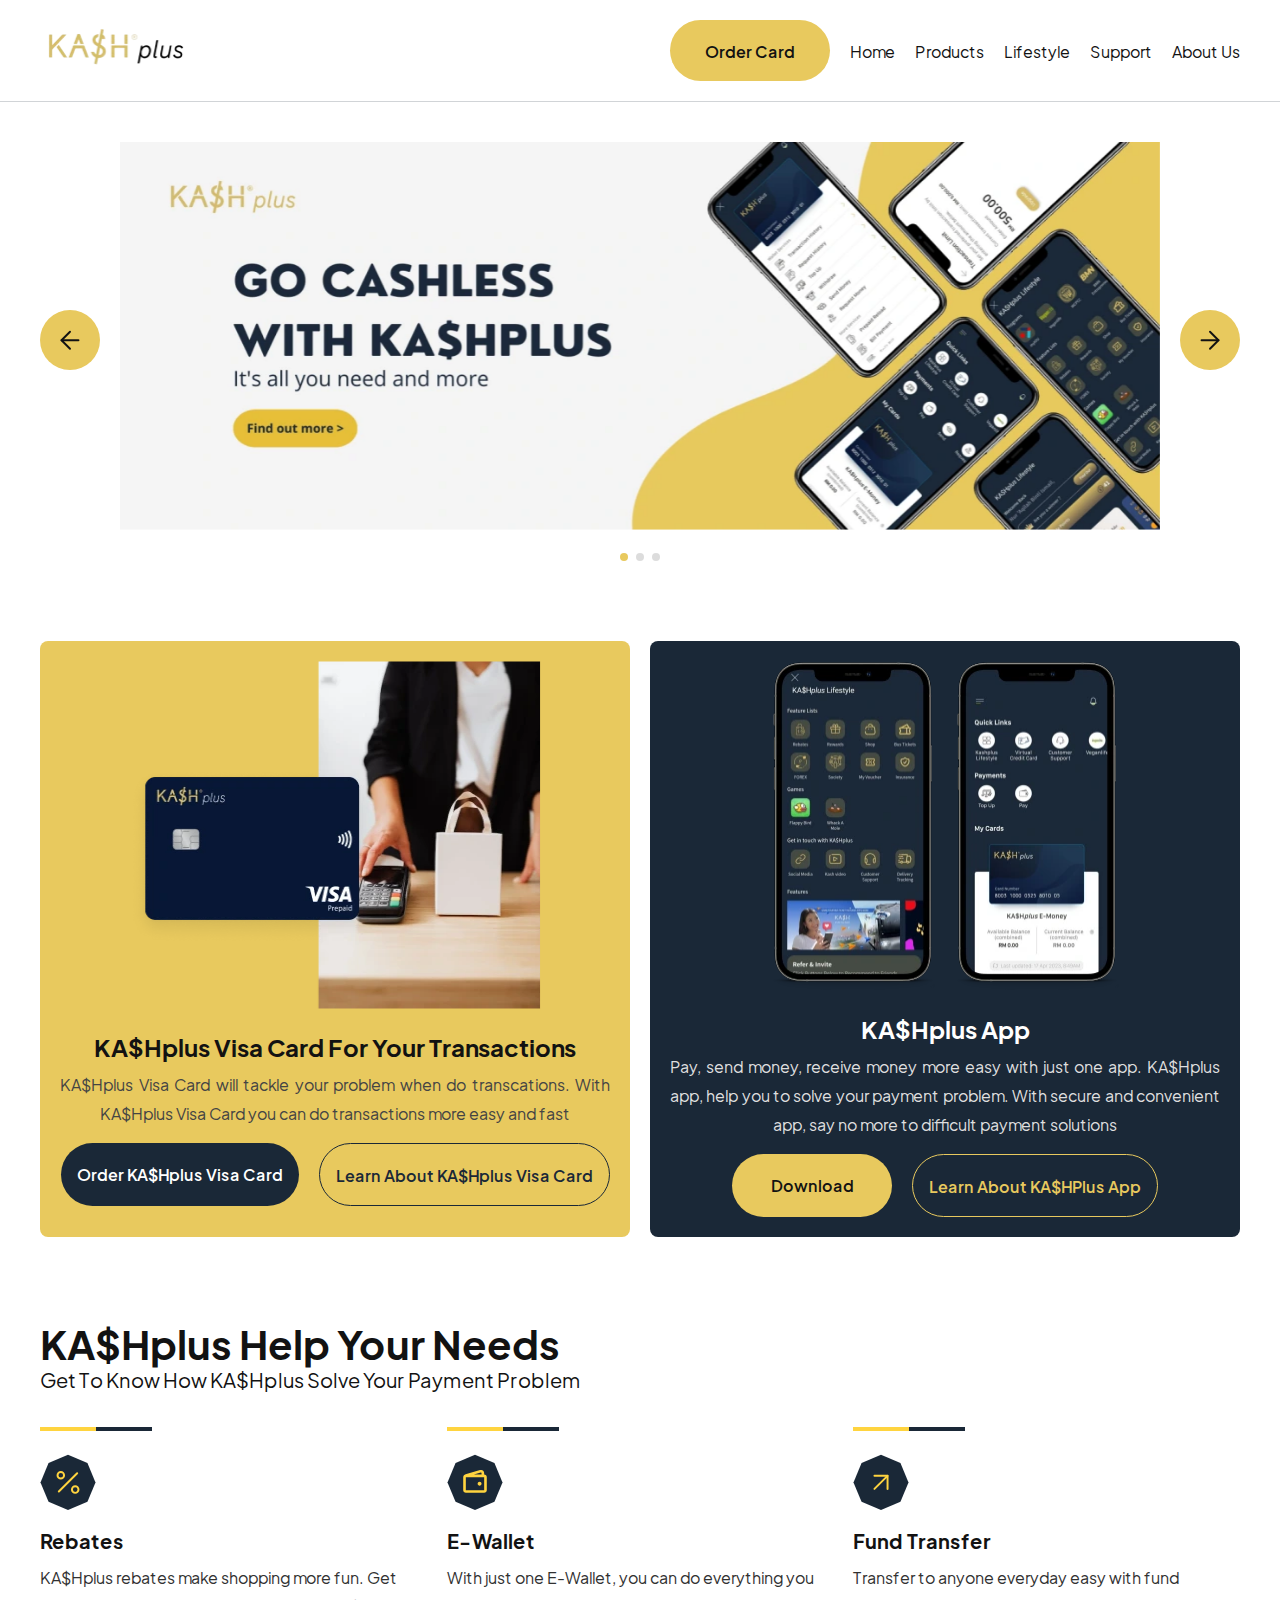
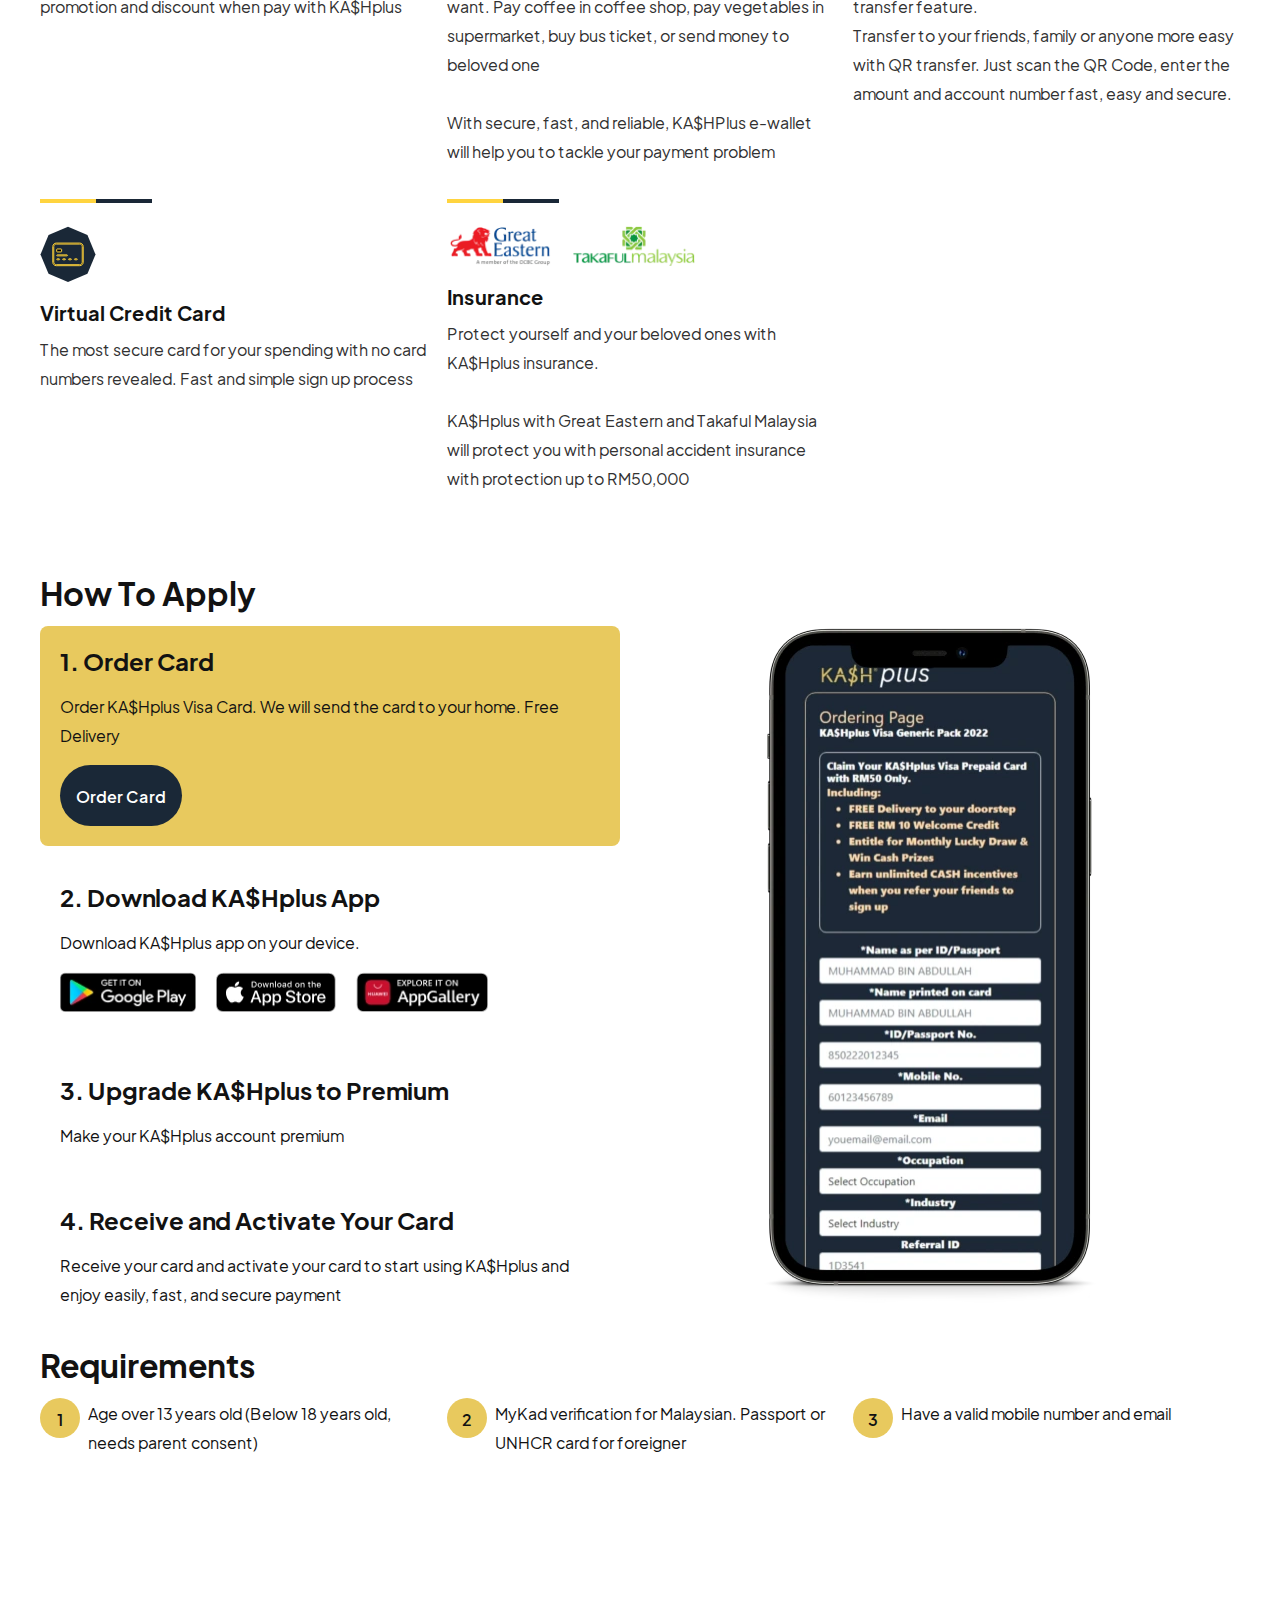
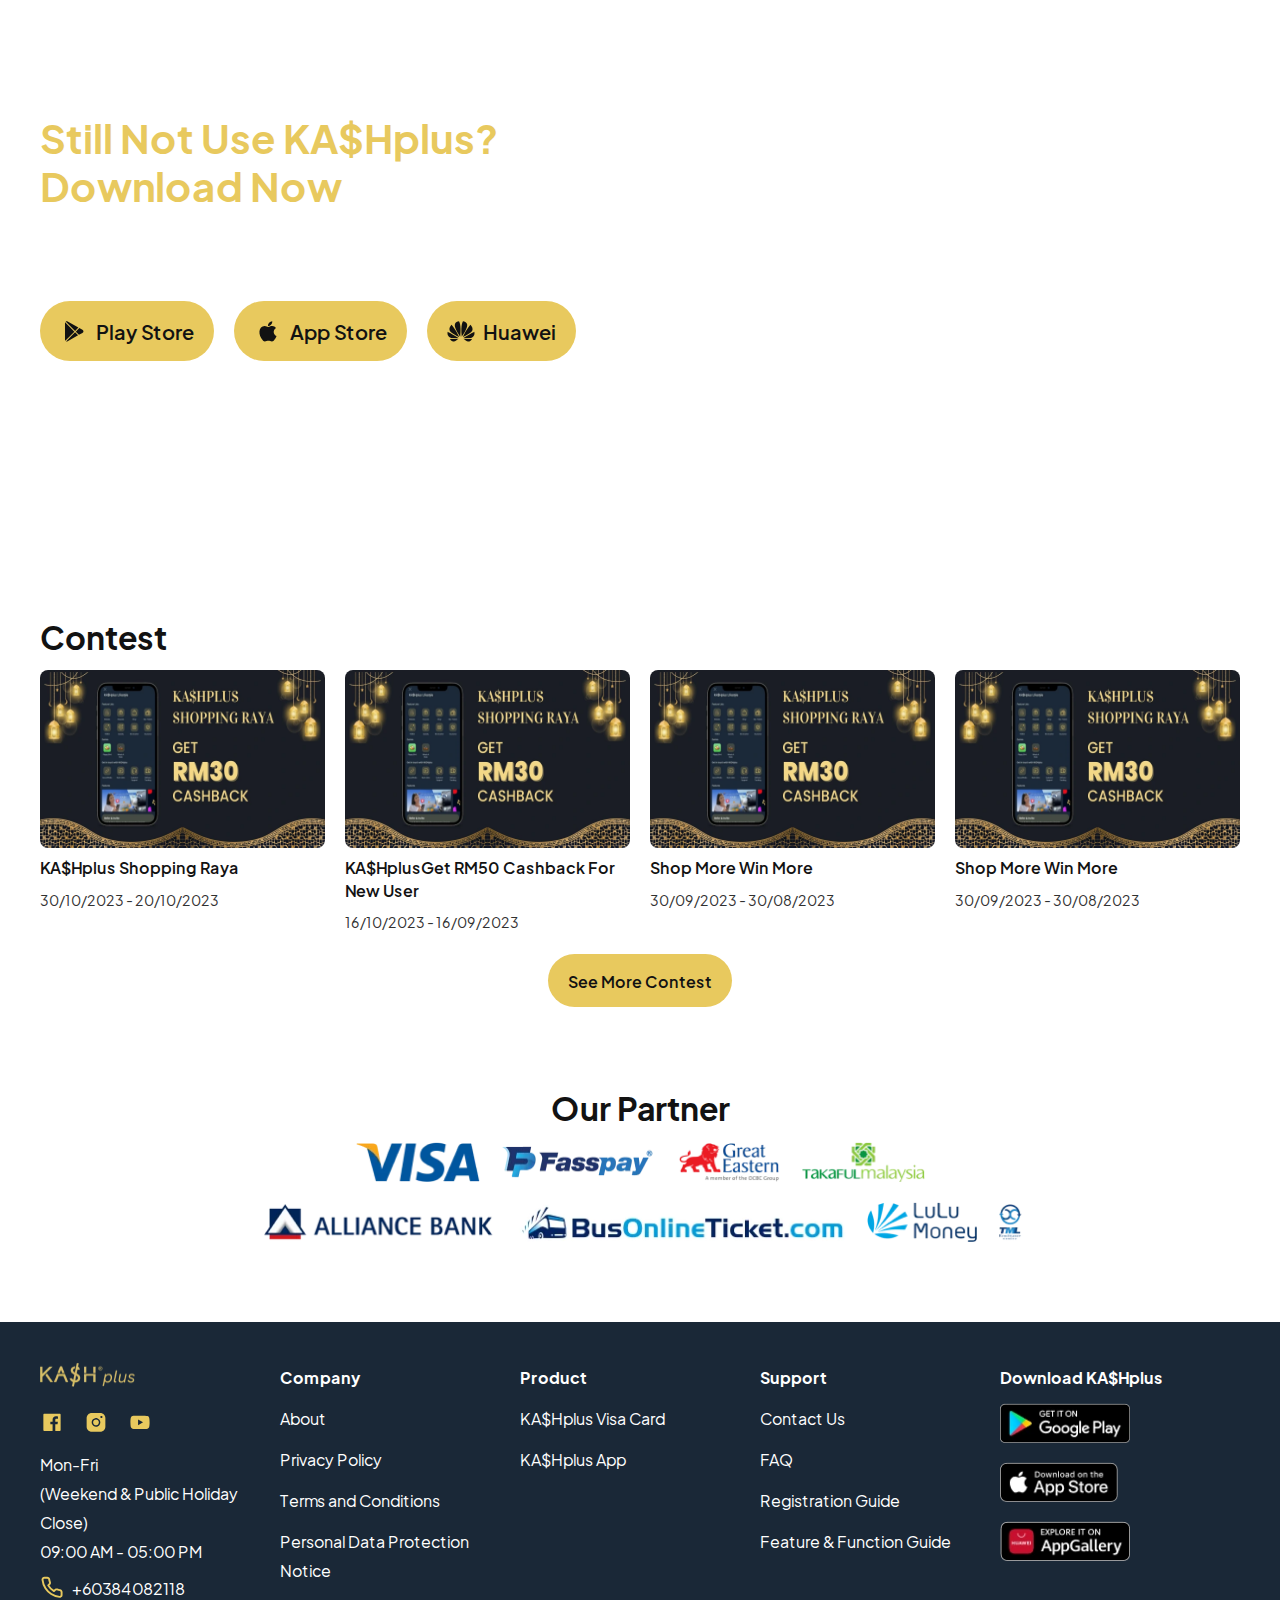
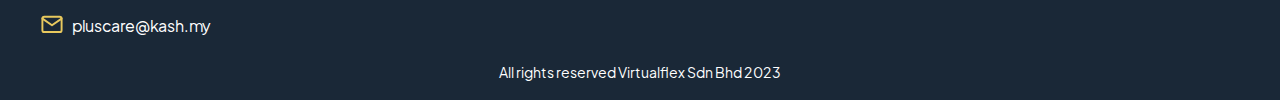
==== index.html @ c9a960f9 "add meta og description" ====
<!DOCTYPE html>
<html lang="en">

<head>
    <meta charset="UTF-8">
    <meta http-equiv="X-UA-Compatible" content="IE=edge">
    <meta name="viewport" content="width=device-width, initial-scale=1.0">
    <meta name="description"
        content="KA$Hplus is Solution For Your Payment Problem. Use KA$Hplus App or KA$Hplus Visa Prepaid Card when pay anytime anywhere."
        content="#E8C95E">
    <meta property="og:title" content="KA$Hplus - Easy and Fast Solution For Payment">
    <meta property="og:description" content="KA$Hplus is Solution For Your Payment Problem. Use KA$Hplus App or KA$Hplus Visa Prepaid Card when pay anytime anywhere.">
    <meta property="og:type" content="website">
    <meta property="og:image:url" content="https://main.kashplus.my/assets/images/kashplus-social.png">
    <meta property="og:image:width" content="400">
    <meta property="og:image:height" content="300">
    <meta property="og:image:alt" content="KA$Hplus - Easy and Fast Solution For Payment">
    <title>KA$Hplus - Easy and Fast Solution For Payment</title>
    <link rel="apple-touch-icon" sizes="180x180" href="./assets/images/favicon/apple-touch-icon.png">
    <link rel="icon" type="image/png" sizes="32x32" href="./assets/images/favicon/favicon-32x32.png">
    <link rel="icon" type="image/png" sizes="16x16" href="./assets/images/favicon/favicon-16x16.png">
    <link rel="manifest" href="./assets/images/favicon/site.webmanifest">
    <link rel="stylesheet" href="./assets/css/swiper-js.css">
    <link rel="stylesheet" href="./assets/css/style.css">
    <style>
        .carousel{display:flex;align-items:center;column-gap:20px}.carousel div[class^=swiper-button]{position:static;width:60px;height:60px;display:flex;justify-content:center;align-items:center;background:#e8c95e;border-radius:50%;margin-top:0;flex-shrink:0}.carousel div[class^=swiper-button]::after{display:none}.swiper-pagination{position:static;display:flex;justify-content:center;margin-top:16px}.swiper-pagination-bullet{background:#4e4e4e}.swiper-pagination-bullet-active{background:#e8c95e}.carousel .swiper-slide img{width:100%;height:auto}.product .app,.product .card{width:calc(50% - 10px)}.product h2{text-align:center}.product .app p,.product .card p{text-align:justify;text-align-last:center}.product .app .download-app{width:160px}.feature .list .item,.requirement .item{width:calc(33.3% - 13px)}.feature .list .item .line{height:auto}.apply .image,.apply .step{width:calc(50% - 20px)}.apply .step .item{cursor:pointer}.apply .step .item.active,.apply .step .item:hover{background:#e8c95e;transition:.5s}.apply .step .item .button{background:#1a2837;color:#fff}.apply .image #upgrade img{width:calc(50% - 20px);height:auto}.apply .image #activate img{width:calc(33.3% - 20px);height:auto}.requirement .number{width:40px;height:40px;border-radius:50%;flex-shrink:0}.download{display:flex;align-items:center;background:url('./assets/images/backgrounds/bg-download.webp') center/cover no-repeat fixed;min-height:600px}.download .caption{max-width:600px}.contest .item{width:calc(25% - 15px)}.contest .item .image{display:block;width:100%;height:178px}.contest .item .image img{width:100%;height:100%}@media (max-width:992px){.download .caption,.product .app,.product .card{width:100%}.product img{width:100%;height:auto}.download{padding:20px}}@media (min-width:768px) and (max-width:992px){.feature .list .item{width:calc(50% - 10px)}.apply .image #activate img,.apply .image #upgrade img,.apply .image .item img{width:100%;height:auto}.requirement .item{width:calc(33.3% - 14px)}.contest .item .image{height:110px}}@media (max-width:767px){.carousel{flex-direction:column}.carousel .swiper-slide{width:100%!important}.apply .image,.carousel div[class^=swiper-button]{display:none}.carousel div[class^=swiper-button] img{width:20px;height:20px}.apply .step,.carousel .swiper-slide img,.contest .item,.feature .list .item,.requirement .item{width:100%}.product .app .download-app,.product a{display:block;width:100%;text-align:center}.apply .step .item{background:#e8c95e}.partner img{width:auto;height:36px}}
    </style>
</head>

<body>
    <!-- START NAVBAR -->
    <nav class="flex items-center justify-between px-40 py-20">
        <a href="index.html" title="KA$Hplus Logo">
            <img src="./assets/images/kashplus-logo.webp" alt="KA$Hplus Logo" width="150" height="42">
        </a>

        <ul class="flex flex-wrap items-center col-gap-20 row-gap-16">
            <li>
                <a href="https://weborder.kashplus.my/?channel_id=kashplus_web_header"
                    class="order-card inline-block px-16 py-16 bg-primary-main decoration-none text-neutral-100 font-600 rounded-80 text-center" title="Order Card">Order
                    Card</a>
            </li>

            <li>
                <a href="index.html" class="decoration-none text-neutral-100" title="Home">Home</a>
            </li>

            <li>
                <a href="product.html" class="decoration-none text-neutral-100" title="Products">Products</a>
            </li>

            <li>
                <a href="lifestyle.html" class="decoration-none text-neutral-100" title="Lifestyle">Lifestyle</a>
            </li>

            <li>
                <a href="contact-us.html" class="decoration-none text-neutral-100" title="Support">Support</a>
            </li>

            <li>
                <a href="about-us.html" class="decoration-none text-neutral-100" title="About Us">About Us</a>
            </li>
        </ul>

        <button class="menu">
            <img src="./assets/images/icons/menu.svg" alt="Menu Icon" width="24" height="24">
        </button>
    </nav>
    <!-- END NAVBAR -->

    <h1 class="hidden">KA$Hplus - Fast And Easy Solution For Your Payment Process</h1>

    <!-- START CAROUSEL -->
    <section class="px-40 mt-40">
        <div class="carousel">
            <div class="swiper-button-prev">
                <img src="./assets/images/icons/arrow-left-black.svg" alt="Icon" width="30" height="30">
            </div>

            <div class="swiper">
                <div class="swiper-wrapper">
                    <a href="product.html" class="swiper-slide text-center" title="Go Cashless With KA$Hplus">
                        <img src="./assets/images/carousel-1.webp" alt="Go Cashless With KA$Hplus" width="1200"
                            height="448" class="inline-block">
                    </a>

                    <a href="product.html#app" class="swiper-slide text-center" title="The Ultimate Digital Wallet For Your Everday Transactions">
                        <img src="./assets/images/carousel-2.webp"
                            alt="The Ultimate Digital Wallet For Your Everyday Transactions" width="1200" height="448"
                            class="inline-block">
                    </a>

                    <a href="product.html#visa" class="swiper-slide text-center" title="KA$Hplus Visa Prepaid Card">
                        <img src="./assets/images/carousel-3.webp" alt="KA$Hplus Visa Prepaid Card" width="1200"
                            height="448" class="inline-block">
                    </a>
                </div>
            </div>

            <div class="swiper-button-next">
                <img src="./assets/images/icons/arrow-right-black.svg" alt="Icon" width="30" height="30">
            </div>
        </div>

        <div class="swiper-pagination"></div>
    </section>
    <!-- END CAROUSEL -->

    <!-- START PRODUCT-->
    <section class="product mt-80 flex flex-wrap col-gap-20 row-gap-16 px-40">
        <div class="card bg-primary-main px-20 py-20 rounded-8">
            <div class="text-center">
                <img src="./assets/images/product-card.webp" alt="KA$Hplus Visa Card For Your Transactions" width="412"
                    height="348" class="inline-block">
            </div>

            <div class="mt-16">
                <h2 class="text-xl font-700">KA$Hplus Visa Card For Your Transactions</h2>
                <p class="mt-8 text-neutral-80">KA$Hplus Visa Card will tackle your problem when do transcations. With
                    KA$Hplus Visa Card you can do transactions more easy and fast</p>

                <div class="flex flex-wrap justify-center row-gap-16 col-gap-20 mt-16">
                    <a href="https://weborder.kashplus.my/?channel_id=kashplus_web_header"
                        class="inline-block bg-secondary-main text-neutral-10 rounded-80 px-16 py-16 decoration-none font-600" title="Order KA$Hplus Visa Card">Order
                        KA$Hplus Visa Card</a>

                    <a href="product.html#card"
                        class="inline-block border-1-solid border-secondary-main text-secondary-main px-16 py-16 rounded-80 decoration-none font-600" title="Learn More About KA$Hplus Visa Card">Learn
                        About KA$Hplus Visa Card</a>
                </div>
            </div>
        </div>

        <div class="app bg-secondary-main text-neutral-10 px-20 py-20 rounded-8">
            <div class="text-center">
                <img src="./assets/images/product-app.webp" alt="KA$Hplus App" width="348" height="330"
                    class="inline-block">
            </div>

            <div class="mt-16">
                <h2 class="text-xl font-700 text-center">KA$Hplus App</h2>
                <p class="mt-8 text-neutral-20 text">Pay, send money, receive money more easy with just one app.
                    KA$Hplus app,
                    help you to solve your payment problem. With secure and convenient app, say no more to difficult
                    payment solutions</p>

                <div class="flex flex-wrap justify-center row-gap-16 col-gap-20 mt-16">
                    <a href="https://kashplus.my/appdownload/"
                        class="download-app inline-block bg-primary-main text-neutral-100 rounded-80 px-16 py-16 decoration-none font-600 text-center" title="Download">Download</a>

                    <a href="product.html#card"
                        class="inline-block border-1-solid border-primary-main text-primary-main px-16 py-16 rounded-80 decoration-none font-600" title="Learn
                        About KA$HPlus App">Learn
                        About KA$HPlus App</a>
                </div>
            </div>
        </div>
    </section>
    <!-- END PRODUCT-->

    <!-- START FEATURE -->
    <section class="feature mt-80 px-40">
        <h2 class="text-4xl font-700">KA$Hplus Help Your Needs</h2>
        <p class="text-lg">Get To Know How KA$Hplus Solve Your Payment Problem</p>

        <div class="list mt-16 flex flex-wrap col-gap-20 row-gap-16">
            <div class="item">
                <img src="./assets/images/icons/line.svg" alt="Line" width="112" height="4" class="line">

                <img class="block mt-16" src="./assets/images/icons/rebates-icon.svg" alt="Icon" width="56" height="56">

                <h3 class="text-lg font-700 mt-16">Rebates</h3>
                <p class="mt-8 text-neutral-90">KA$Hplus rebates make shopping more fun. Get promotion and discount when
                    pay with KA$Hplus</p>
            </div>

            <div class="item">
                <img src="./assets/images/icons/line.svg" alt="Line" width="112" height="4" class="line">

                <img class="block mt-16" src="./assets/images/icons/ewallet-icon.svg" alt="Icon" width="56" height="56">

                <h3 class="text-lg font-700 mt-16">E-Wallet</h3>
                <p class="mt-8 text-neutral-90">
                    With just one E-Wallet, you can do everything you want.
                    Pay coffee in coffee shop, pay vegetables in supermarket, buy bus ticket, or send money to beloved
                    one

                    <br />
                    <br />

                    With secure, fast, and reliable, KA$HPlus e-wallet will help you to tackle your payment problem
                </p>
            </div>

            <div class="item">
                <img src="./assets/images/icons/line.svg" alt="Line" width="112" height="4" class="line">

                <img class="block mt-16" src="./assets/images/icons/transfer-icon.svg" alt="Icon" width="56"
                    height="56">

                <h3 class="text-lg font-700 mt-16">Fund Transfer</h3>
                <p class="mt-8 text-neutral-90">
                    Transfer to anyone everyday easy with fund transfer feature.

                    <br />

                    Transfer to your friends, family or anyone more easy with QR transfer. Just scan the QR Code, enter
                    the amount and account number fast, easy and secure.
                </p>
            </div>

            <div class="item">
                <img src="./assets/images/icons/line.svg" alt="Line" width="112" height="4" class="line">

                <img class="block mt-16" src="./assets/images/icons/vcc-icon.svg" alt="Icon" width="56" height="56">

                <h3 class="text-lg font-700 mt-16">Virtual Credit Card</h3>
                <p class="mt-8 text-neutral-90">
                    The most secure card for your spending with no card numbers revealed. Fast and simple sign up
                    process
                </p>
            </div>

            <div class="item">
                <img src="./assets/images/icons/line.svg" alt="Line" width="112" height="4" class="line">

                <div class="mt-16 flex col-gap-20 items-center">
                    <img src="./assets/images/great-eastern.webp" alt="Great Eastern" width="106" height="40">

                    <img src="./assets/images/takaful-malaysia.webp" alt="Takaful Malaysia" width="122" height="40">
                </div>

                <h3 class="text-lg font-700 mt-16">Insurance</h3>
                <p class="mt-8 text-neutral-90">
                    Protect yourself and your beloved ones with KA$Hplus insurance.

                    <br />
                    <br />

                    KA$Hplus with Great Eastern and Takaful Malaysia will protect you with personal accident insurance
                    with protection up to RM50,000
                </p>
            </div>
        </div>
    </section>
    <!-- END FEATURE -->

    <!-- START APPLY -->
    <section class="apply mt-80 px-40">
        <h2 class="font-700 text-3xl">How To Apply</h2>

        <div class="list flex flex-wrap col-gap-20 mt-16">
            <div class="step flex flex-col row-gap-16">
                <div class="item active px-20 py-20 rounded-8">
                    <h3 class="text-xl font-700">1. Order Card</h3>
                    <p class="mt-16">Order KA$Hplus Visa Card. We will send the card to your home. Free Delivery</p>

                    <a href="https://weborder.kashplus.my/"
                        class="button inline-block mt-16 px-16 py-16 bg-primary-main decoration-none text-neutral-100 font-600 rounded-80 text-center" title="Order Card">Order
                        Card</a>
                </div>

                <div class="item px-20 py-20 rounded-8">
                    <h3 class="text-xl font-700">2. Download KA$Hplus App</h3>
                    <p class="mt-16">Download KA$Hplus app on your device.</p>

                    <div class="mt-16 flex flex-wrap col-gap-20 row-gap-16">
                        <a
                            href="https://play.google.com/store/apps/details?id=com.fasspay.biz.wallet.vfsb&hl=en_US&gl=US" title="Google Play Store">
                            <img src="./assets/images/play-store.webp" alt="Google Play Store" width="136" height="40">
                        </a>

                        <a href="https://apps.apple.com/us/app/kashplus/id1591333903" title="Apple App Store">
                            <img src="./assets/images/app-store.webp" alt="Apple Store" width="120" height="40">
                        </a>

                        <a href="https://appgallery.huawei.com/app/C105993177" title="Huawei World">
                            <img src="./assets/images/huawei.webp" alt="Huawei" width="132" height="40">
                        </a>
                    </div>
                </div>

                <div class="item px-20 py-20 rounded-8">
                    <h3 class="text-xl font-700">3. Upgrade KA$Hplus to Premium</h3>
                    <p class="mt-16">Make your KA$Hplus account premium</p>
                </div>

                <div class="item px-20 py-20 rounded-8">
                    <h3 class="text-xl font-700">4. Receive and Activate Your Card</h3>
                    <p class="mt-16">Receive your card and activate your card to start using KA$Hplus and enjoy easily,
                        fast, and secure payment</p>
                </div>
            </div>

            <div class="image">
                <div id="order" class="item text-center">
                    <img src="./assets/images/order-card.webp" alt="Order Card" width="336" height="679"
                        class="inline-block">
                </div>

                <div id="download" class="item hidden text-center">
                    <img src="./assets/images/download-app.webp" alt="Download App" width="336" height="679">
                </div>

                <div id="upgrade" class="item hidden flex flex-wrap justify-center col-gap-20 row-gap-16">
                    <img src="./assets/images/upgrade-1.webp" alt="Upgrade 1" width="300" height="612">

                    <img src="./assets/images/upgrade-2.webp" alt="Upgrade 2" width="300" height="612">
                </div>

                <div id="activate" class="item hidden flex flex-wrap justify-center col-gap-20 row-gap-16">
                    <img src="./assets/images/activate-card-1.webp" alt="Activate 1" width="200" height="408">

                    <img src="./assets/images/activate-card-2.webp" alt="Activate 2" width="200" height="408">

                    <img src="./assets/images/activate-card-3.webp" alt="Activate 3" width="200" height="408">
                </div>
            </div>

        </div>
    </section>
    <!-- END APPLY -->

    <!-- START REQUIREMENT -->
    <section class="requirement mt-16 px-40">
        <h2 class="text-3xl font-700">Requirements</h2>

        <div class="mt-16 flex flex-wrap col-gap-20 row-gap-16">
            <div class="item flex col-gap-8">
                <div class="number flex items-center justify-center bg-primary-main font-600">1</div>

                <p>Age over 13 years old (Below 18 years old, needs parent consent)</p>
            </div>

            <div class="item flex col-gap-8">
                <div class="number flex items-center justify-center bg-primary-main font-600">2</div>

                <p>MyKad verification for Malaysian. Passport or UNHCR card for foreigner</p>
            </div>

            <div class="item flex col-gap-8">
                <div class="number flex items-center justify-center bg-primary-main font-600">3</div>

                <p>Have a valid mobile number and email</p>
            </div>
        </div>
    </section>
    <!-- END REQUIREMENT -->

    <!-- START DOWNLOAD -->
    <section class="download mt-80 px-40 text-neutral-10">
        <div class="caption">
            <h2 class="text-4xl font-700 text-primary-main">
                Still Not Use KA$Hplus?
                <br />
                Download Now
            </h2>

            <p class="mt-16 text-xl">Say Goodbye For Complicated Payment Method From Now</p>

            <div class="mt-20 flex flex-wrap row-gap-16 col-gap-20">
                <a href="https://play.google.com/store/apps/details?id=com.fasspay.biz.wallet.vfsb&hl=en_US&gl=US"
                    class="inline-flex items-center col-gap-8 bg-primary-main font-600 text-lg px-20 py-16 rounded-80 decoration-none text-neutral-100" title="Google Play Store">
                    <img src="./assets/images/icons/play-store.svg" alt="Google Play Store" width="28" height="28">

                    Play Store
                </a>

                <a href="https://play.google.com/store/apps/details?id=com.fasspay.biz.wallet.vfsb&hl=en_US&gl=US"
                    class="inline-flex items-center col-gap-8 bg-primary-main font-600 text-lg px-20 py-16 rounded-80 decoration-none text-neutral-100" title="Apple App Store">
                    <img src="./assets/images/icons/app-store.svg" alt="Apple App Store" width="28" height="28">

                    App Store
                </a>

                <a href="https://play.google.com/store/apps/details?id=com.fasspay.biz.wallet.vfsb&hl=en_US&gl=US"
                    class="inline-flex items-center col-gap-8 bg-primary-main font-600 text-lg px-20 py-16 rounded-80 decoration-none text-neutral-100" title="Huawei World">
                    <img src="./assets/images/icons/huawei.svg" alt="Huawei" width="28" height="28">

                    Huawei
                </a>
            </div>
        </div>
    </section>
    <!-- END DOWNLOAD -->

    <!-- START CONTEST-->
    <section class="contest mt-80 px-40">
        <h2 class="text-3xl font-700">Contest</h2>

        <div class="list mt-16 flex flex-wrap col-gap-20 row-gap-16">
            <div class="item">
                <a href="detail-contest.html" class="image block" title="KA$Hplus Shopping Raya">
                    <img src="./assets/images/contest.webp" alt="KA$Hplus Shopping Raya" width="325" height="178"
                        class="rounded-8">
                </a>

                <div class="mt-8">
                    <h3 class="text-base font-600">
                        <a href="detail-contest.html" class="decoration-none text-neutral-100" title="KA$Hplus Shopping Raya">KA$Hplus Shopping
                            Raya</a>
                    </h3>

                    <p class="mt-8 text-sm text-neutral-90">30/10/2023 - 20/10/2023</p>
                </div>
            </div>

            <div class="item">
                <a href="detail-contest.html" class="image block" title="KA$Hplus Shopping Raya">
                    <img src="./assets/images/contest.webp" alt="Get RM50 Cashback For New User" width="325"
                        height="178" class="rounded-8">
                </a>

                <div class="mt-8">
                    <h3 class="text-base font-600">
                        <a href="detail-contest.html" class="decoration-none text-neutral-100" title="KA$Hplus Shopping Raya">KA$HplusGet RM50 Cashback
                            For New User</a>
                    </h3>

                    <p class="mt-8 text-sm text-neutral-90">16/10/2023 - 16/09/2023 </p>
                </div>
            </div>

            <div class="item">
                <a href="detail-contest.html" class="image block" title="KA$Hplus Shopping Raya">
                    <img src="./assets/images/contest.webp" alt="Shop More Win More" width="325" height="178"
                        class="rounded-8">
                </a>

                <div class="mt-8">
                    <h3 class="text-base font-600">
                        <a href="detail-contest.html" class="decoration-none text-neutral-100">Shop More Win More</a>
                    </h3>

                    <p class="mt-8 text-sm text-neutral-90">30/09/2023 - 30/08/2023 </p>
                </div>
            </div>

            <div class="item">
                <a href="detail-contest.html" class="image block" title="KA$Hplus Shopping Raya">
                    <img src="./assets/images/contest.webp" alt="Shop More Win More" width="325" height="178"
                        class="rounded-8">
                </a>

                <div class="mt-8">
                    <h3 class="text-base font-600">
                        <a href="detail-contest.html" class="decoration-none text-neutral-100">Shop More Win More</a>
                    </h3>

                    <p class="mt-8 text-sm text-neutral-90">30/09/2023 - 30/08/2023 </p>
                </div>
            </div>
        </div>

        <div class="mt-20 text-center">
            <a href="contest.html"
                class="inline-block px-20 py-12 rounded-80 bg-primary-main text-neutral-100 decoration-none font-600" title="See More Contest">See
                More Contest</a>
        </div>
    </section>
    <!-- END CONTEST-->

    <!-- START PARTNER -->
    <section class="partner mt-80 px-40">
        <h2 class="text-3xl font-700 text-center">Our Partner</h2>

        <div class="mt-16 flex flex-wrap justify-center col-gap-20 row-gap-16">
            <img src="./assets/images/visa.webp" alt="Visa" width="124" height="40">

            <img src="./assets/images/fasspay.webp" alt="Fasspay" width="156" height="40">

            <img src="./assets/images/great-eastern.webp" alt="Great Eastern" width="106" height="40">

            <img src="./assets/images/takaful-malaysia.webp" alt="Takaful Malaysia" width="123" height="40">
        </div>

        <div class="mt-20 flex flex-wrap justify-center col-gap-20 row-gap-16">
            <img src="./assets/images/alliance-bank.webp" alt="Alliance Bank" width="238" height="40">

            <img src="./assets/images/bus-online-ticket.webp" alt="Bus Online Ticket.com" width="330" height="40">

            <img src="./assets/images/lulu-money.webp" alt="Lulu Money" width="110" height="40">

            <img src="./assets/images/tml.webp" alt="TML" width="25" height="40">
        </div>
    </section>
    <!-- END PARTNER -->

    <!-- START FOOTER -->
    <footer class="mt-80 bg-secondary-main px-40 py-40 text-neutral-10">
        <div class="list flex flex-wrap col-gap-20 row-gap-16">
            <div class="item">
                <a href="index.html" title="KA$Hplus Logo">
                    <img src="./assets/images/logo-gold.webp" alt="KA$Hplus Logo" width="95" height="25">
                </a>

                <div class="mt-16 flex col-gap-20">
                    <a href="https://www.facebook.com/kashplusmyofficial" aria-label="Facebook" title="Facebook">
                        <img src="./assets/images/icons/facebook-gold.svg" alt="Facebook" width="24" height="24">
                    </a>

                    <a href="https://www.instagram.com/kashplus.my/" aria-label="Instagram" title="Instagram">
                        <img src="./assets/images/icons/ig-gold.svg" alt="Instagram" width="24" height="24">
                    </a>

                    <a href="https://www.youtube.com/channel/UC6cmbsnDnoXpuXkqfDrKEjg" aria-label="Youtube" title="Youtube">
                        <img src="./assets/images/icons/youtube-gold.svg" alt="Youtube" width="24" height="24">
                    </a>
                </div>

                <p class="mt-8">
                    Mon-Fri
                    <br />
                    (Weekend & Public Holiday Close)
                    <br />
                    09:00 AM - 05:00 PM
                </p>
                <div class="flex items-center col-gap-8 mt-8">
                    <img src="./assets/images/icons/phone-icon.svg" alt="Phone" width="24" height="24">

                    <a href="tel:+60384082118" class="decoration-none text-neutral-10" title="Phone Number">+60384082118</a>
                </div>

                <div class="flex items-center col-gap-8 mt-8">
                    <img src="./assets/images/icons/email.svg" alt="Phone" width="24" height="24">

                    <a href="mailto:pluscare@kash.my" class="decoration-none text-neutral-10" title="Email">pluscare@kash.my</a>
                </div>

            </div>

            <div class="item">
                <p class="font-700">Company</p>

                <div class="mt-12 flex flex-col row-gap-12">
                    <a href="about-us.html" title="About Us">About</a>
                    <a href="privacy-policy.html" title="Privacy Policy">Privacy Policy</a>
                    <a href="terms.html" title="Terms And Conditions">Terms and Conditions</a>
                    <a href="./assets/files/PDPN-BNM.pdf" title="Personal Data Protection Notice">Personal Data Protection Notice</a>
                </div>
            </div>

            <div class="item">
                <p class="font-700">Product</p>

                <div class="mt-12 flex flex-col row-gap-12">
                    <a href="product.html#card" title="KA$Hplus Visa Card">KA$Hplus Visa Card</a>
                    <a href="product.html#app" title="KA$Hplus App">KA$Hplus App</a>
                </div>
            </div>

            <div class="item">
                <p class="font-700">Support</p>

                <div class="mt-12 flex flex-col row-gap-12">
                    <a href="contact-us.html" title="Contact Us">Contact Us</a>
                    <a href="faq.html" title="Frequently Ask Question">FAQ</a>
                    <a href="guide.html#register" title="Registration Guide">Registration Guide</a>
                    <a href="guide.html#feature" title="Feature & Function Guide">Feature & Function Guide</a>
                </div>
            </div>

            <div class="item">
                <p class="font-700">Download KA$Hplus</p>

                <div class="mt-12 flex flex-col row-gap-12">
                    <a href="https://play.google.com/store/apps/details?id=com.fasspay.biz.wallet.vfsb&hl=en_US&gl=US" title="Google Play Store">
                        <img src="./assets/images/play-store.webp" alt="Google Play Store" width="130" height="40">
                    </a>

                    <a href="https://apps.apple.com/us/app/kashplus/id1591333903" title="Apple App Store">
                        <img src="./assets/images/app-store.webp" alt="Apple App Store" width="118" height="40">
                    </a>

                    <a href="https://appgallery.huawei.com/app/C105993177" title="Huawei World">
                        <img src="./assets/images/huawei.webp" alt="Huawei" width="130" height="40">
                    </a>
                </div>
            </div>
        </div>

        <p class="text-sm text-center mt-20">All rights reserved Virtualflex Sdn Bhd 2023</p>
    </footer>
    <!-- END FOOTER -->

    <script src="./assets/js/swiper-js.js"></script>
    <script>
        // SHOW HIDE MENU
        document.querySelector('.menu').addEventListener('click', function () {
            let navMenu = document.querySelector('nav ul');

            navMenu.classList.contains('show') ? navMenu.classList.remove('show') : navMenu.classList.add('show');
        });

        // CAROUSEL
        const swiper = new Swiper('.swiper', {
            direction: 'horizontal',
            loop: true,
            pagination: { el: '.swiper-pagination' },
            navigation: {
                nextEl: '.swiper-button-next',
                prevEl: '.swiper-button-prev'
            },
            spaceBetween: 20,
            autoplay: { delay: 3000 }
        });

        const applyItem = document.querySelectorAll('.apply .step .item');
        const applyImage = document.querySelectorAll('.apply .image .item');

        applyItem.forEach((element, index) => {
            element.addEventListener('click', function () {
                applyItem.forEach(el => {
                    el.classList.remove('active');
                });

                applyImage.forEach(image => { image.classList.add('hidden') });


                element.classList.add('active');
                applyImage[index].classList.remove('hidden');
            })
        });
    </script>

    <!-- Hotjar Tracking Code for kashplus -->
    <script>
        (function (h, o, t, j, a, r) {
            h.hj = h.hj || function () { (h.hj.q = h.hj.q || []).push(arguments) };
            h._hjSettings = { hjid: 3472503, hjsv: 6 };
            a = o.getElementsByTagName('head')[0];
            r = o.createElement('script'); r.async = 1;
            r.src = t + h._hjSettings.hjid + j + h._hjSettings.hjsv;
            a.appendChild(r);
        })(window, document, 'https://static.hotjar.com/c/hotjar-', '.js?sv=');
    </script>
</body>

</html>
---- assets/css/style.css ----
.text-2xl,.text-3xl,.text-4xl,.text-5x,.text-xl{line-height:120%}body,h1,h2,h3,p,ul{margin:0}.bg-primary-main,.tab button.active,table tbody tr:nth-child(2n),table thead tr{background:#e8c95e}.decoration-none,footer a{text-decoration:none}@font-face{font-family:"Jakarta Sans Bold";src:url("../fonts/PlusJakartaSans-Bold.woff2");font-display:swap}@font-face{font-family:"Jakarta Sans Semibold";src:url("../fonts/PlusJakartaSans-SemiBold.woff2");font-display:swap}@font-face{font-family:"Jakarta Sans Regular";src:url("../fonts/PlusJakartaSans-Regular.woff2");font-display:swap}.decoration-underline,.hover-underline:hover,footer a:hover{text-decoration:underline}.font-400{font-weight:400;font-family:"Jakarta Sans Regular",sans-serif}.font-600{font-family:"Jakarta Sans Semibold",sans-serif;font-weight:600}.font-700{font-family:"Jakarta Sans Bold",sans-serif;font-weight:700}.text-5x{font-size:56px}.text-4xl{font-size:40px}.text-3xl{font-size:32px}.text-2xl{font-size:28px}.text-xl{font-size:24px}.text-lg{font-size:20px;line-height:140%}.text-base{font-size:16px;line-height:140%}.text-sm{font-size:14px}.text-center{text-align:center}.text-left{text-align:left}.bg-primary-surface,table tbody tr:nth-child(odd){background:#faf4df}.bg-secondary-main{background:#1a2837}.bg-secondary-surface{background:#d1d4d7}.text-primary-main{color:#e8c95e}.text-secondary-main{color:#1a2837}.text-neutral-100,body{color:#121212}.text-neutral-90{color:#313131}.text-neutral-80{color:#444}.text-neutral-20{color:#dfdfdf}.text-neutral-10,footer a{color:#fff}.border-primary-main{border-color:#e8c95e}.border-secondary-main{border-color:#1a2837}.border-primary-surface{border-color:#faf4df}*{box-sizing:border-box}.flex{display:flex}.inline-flex{display:inline-flex}.inline-block{display:inline-block}.block,.tab-container .tab-content.active{display:block}.hidden,.tab-container .tab-content,nav .menu{display:none}input[type=text],select,textarea{display:block;outline:0;background:0 0;font-family:"Jakarta Sans Regular";width:100%}.flex-wrap{flex-wrap:wrap}.flex-col{flex-direction:column}.items-center{align-items:center}.justify-center{justify-content:center}.justify-between{justify-content:space-between}.mt-80{margin-top:80px}.mt-40{margin-top:40px}.mt-20{margin-top:20px}.mt-16{margin-top:16px}.mt-12{margin-top:12px}.mt-8,textarea{margin-top:8px}.py-40{padding-top:40px;padding-bottom:40px}.py-20{padding-top:20px;padding-bottom:20px}.px-40{padding-left:40px;padding-right:40px}.px-20{padding-left:20px;padding-right:20px}.px-16{padding-left:16px;padding-right:16px}.py-16{padding-top:16px;padding-bottom:16px}.py-12{padding-top:12px;padding-bottom:12px}.rounded-80{border-radius:80px}.rounded-8{border-radius:8px}ul{list-style:none}.col-gap-20{-moz-column-gap:20px;column-gap:20px}.col-gap-8{-moz-column-gap:8px;column-gap:8px}.row-gap-16{row-gap:16px}.row-gap-12{row-gap:12px}.row-gap-8{row-gap:8px}.border-1-solid{border-width:1px;border-style:solid}.border-2-solid{border-width:2px;border-style:solid}.w-1000{width:1000px;margin-left:auto;margin-right:auto}input[type=text],select{border:none;padding-bottom:12px;border-bottom:1px solid #fff;margin-top:8px}textarea{padding:12px;border:1px solid #fff;resize:vertical;border-radius:8px}body{font-family:"Jakarta Sans Regular"}button{all:unset;cursor:pointer}nav{border-bottom:1px solid #d1d4d7;z-index:9999}nav .order-card{width:160px}.accordion.show .accordion-header img{transform:rotate(0)}.accordion.show .accordion-body{height:auto;overflow:auto;padding-bottom:16px}.accordion .accordion-header{background:#e8c95e;display:flex;align-items:center;justify-content:space-between;border-radius:8px;padding:16px 20px;cursor:pointer}.accordion .accordion-header img{transform:rotate(180deg)}.accordion .accordion-body{height:0;overflow:hidden;margin-top:16px;padding:0 20px;border-bottom:1px solid #e8c95e}.accordion .accordion-body ul{list-style-type:disc}.tab button{padding:16px;border-radius:80px;border:1px solid #e8c95e}.tab button.active{font-weight:600}table{width:100%;border-collapse:collapse}table td,table th{padding:8px 20px}footer{padding-bottom:16px!important}footer .list .item{width:calc(20% - 20px)}@media (max-width:992px){.mt-80{margin-top:40px}.px-40{padding-left:20px;padding-right:20px}.w-1000,footer .list .item{width:100%}nav{position:relative}nav ul{position:absolute;top:88px;left:0;right:0;background:#fff;flex-direction:column;padding:20px}nav ul.flex.show{display:flex}nav ul.flex{display:none}nav .menu{display:block}}
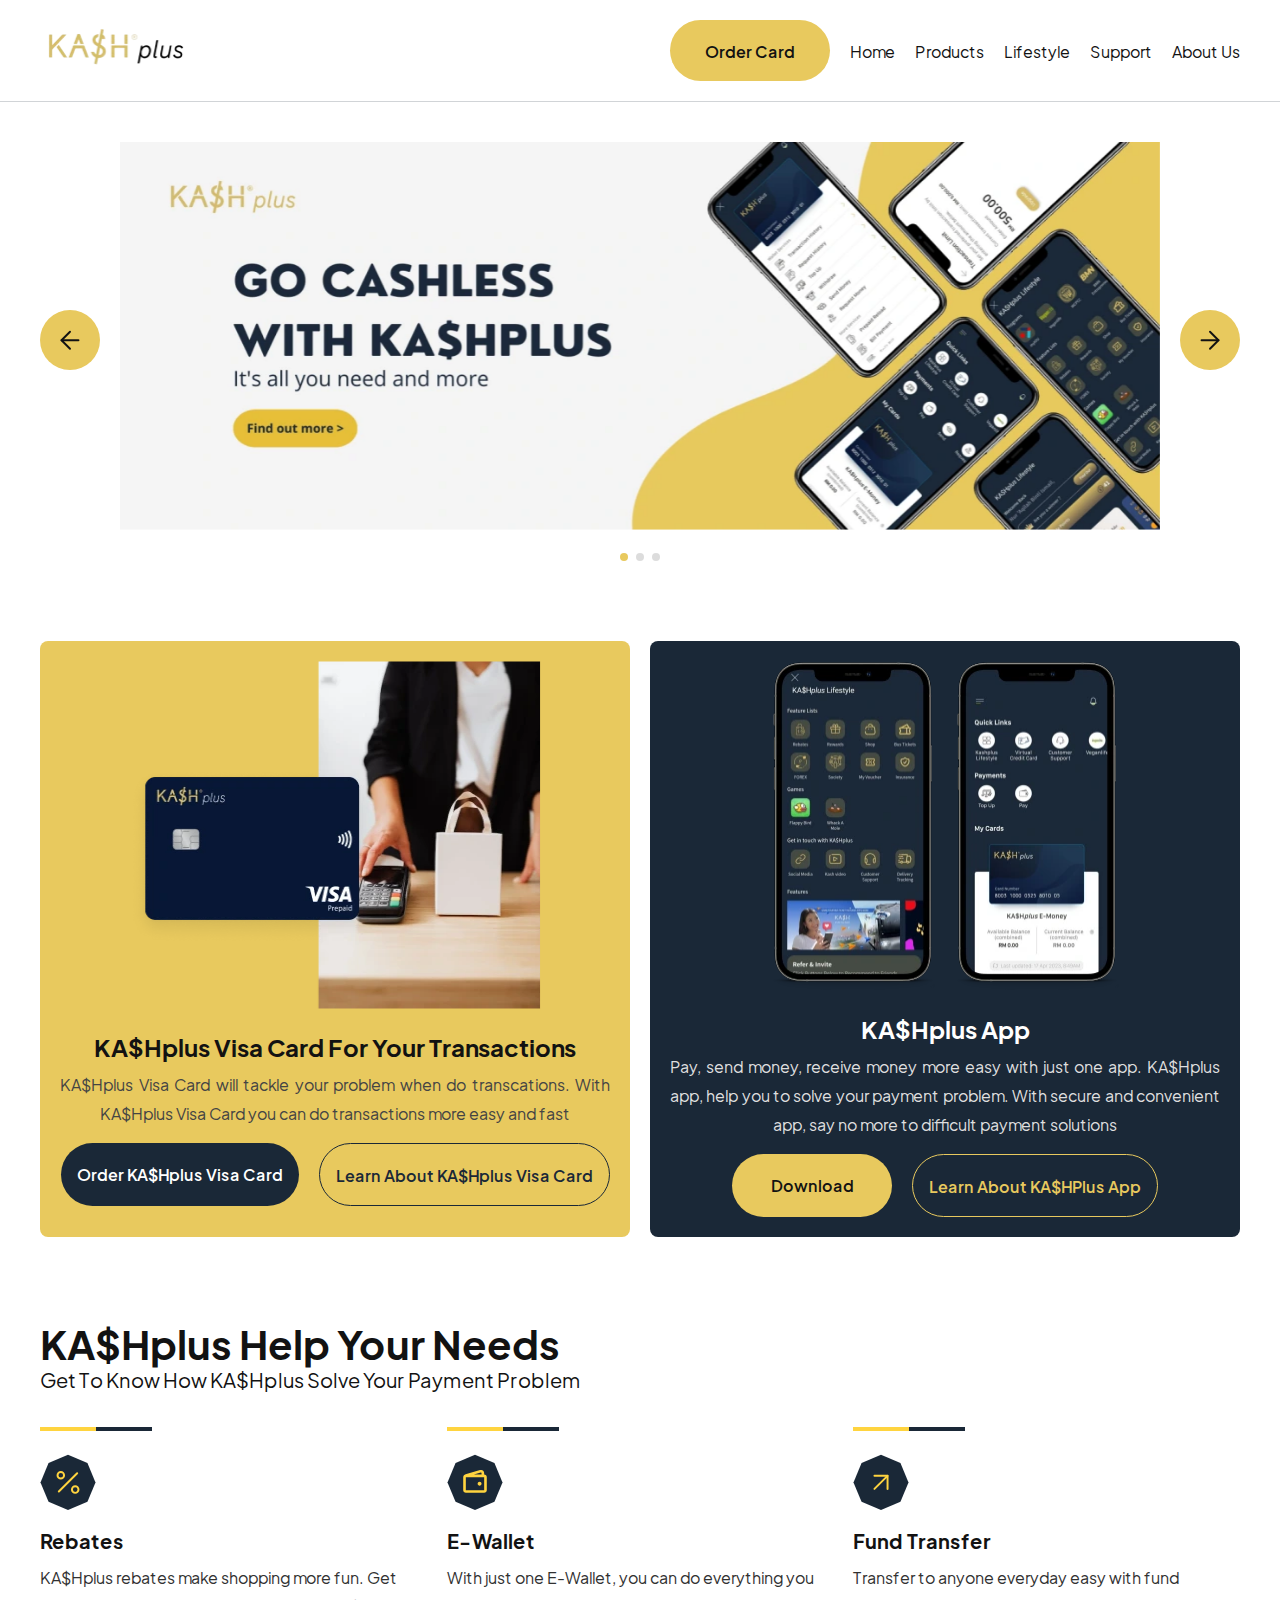
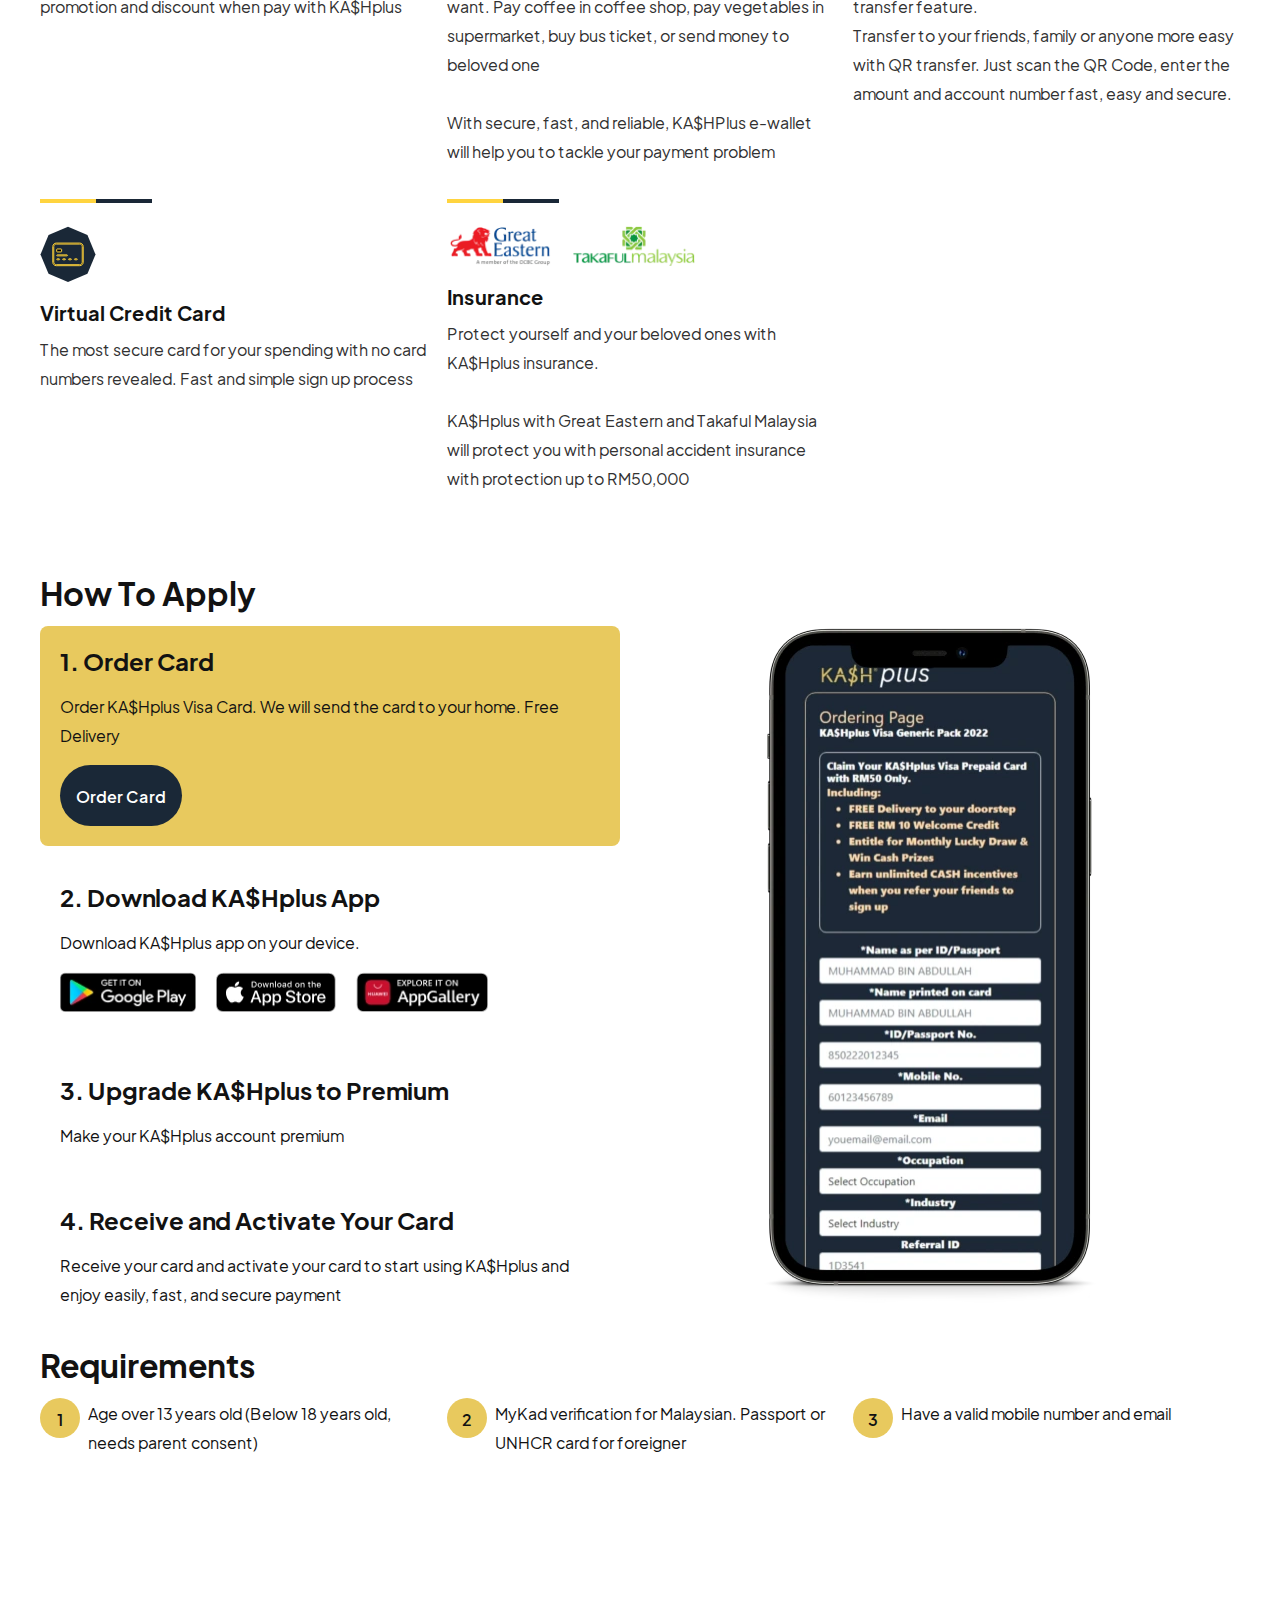
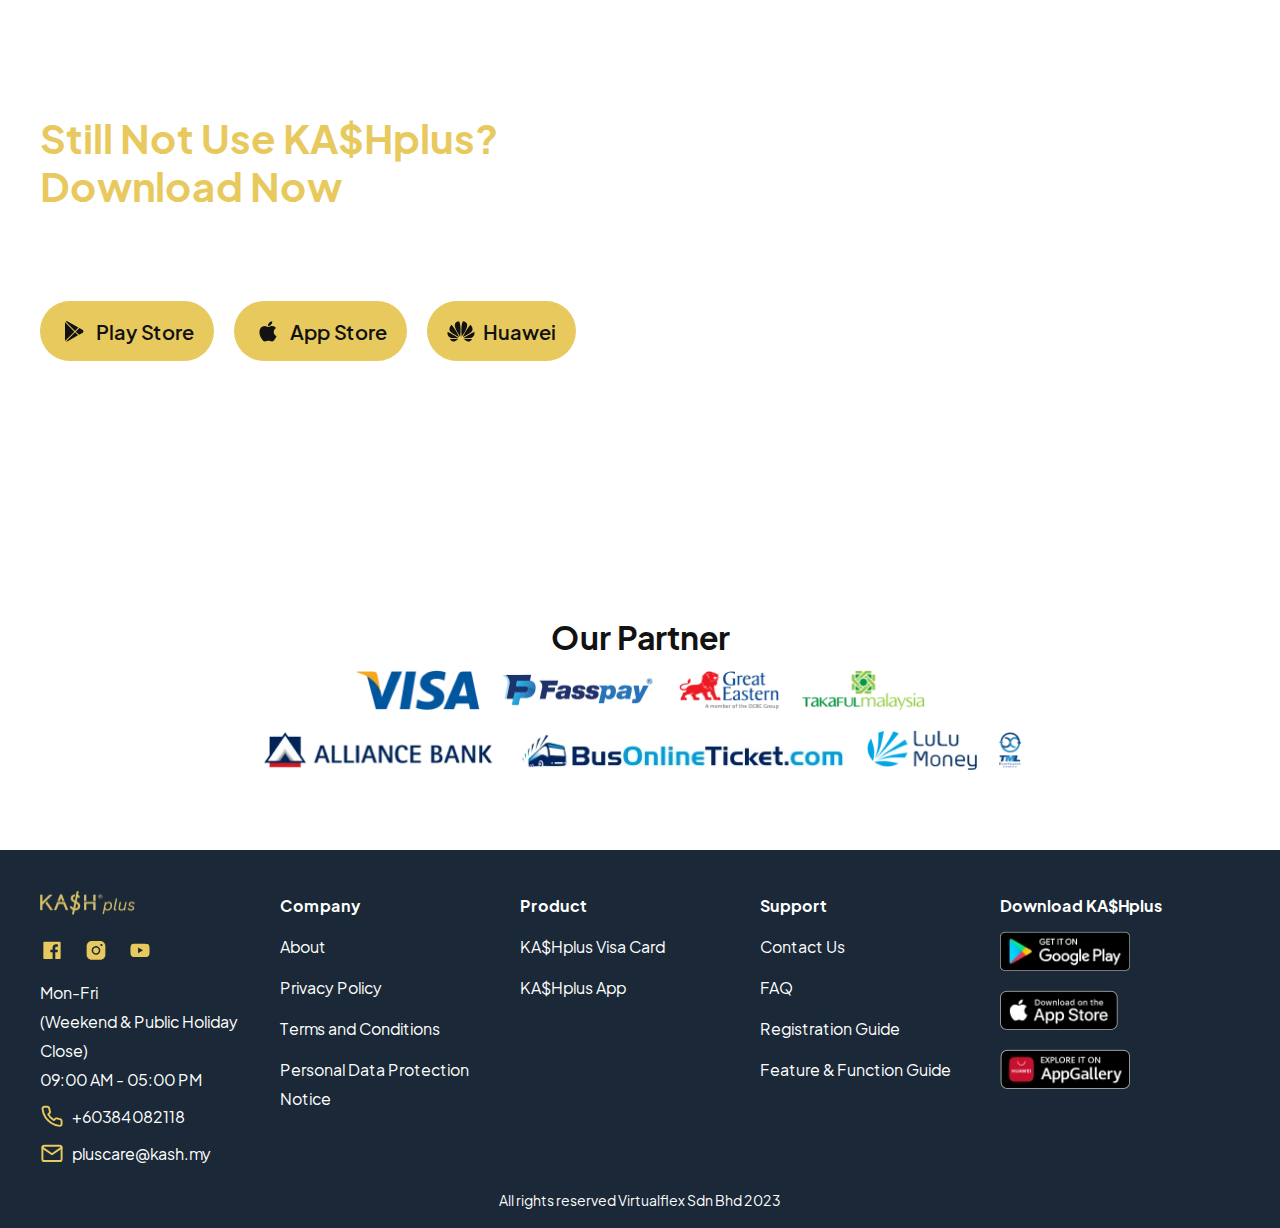
==== commit 05565a23: "comment contest section, change path for meta og" ====
--- a/index.html
+++ b/index.html
@@ -6,15 +6,26 @@
     <meta http-equiv="X-UA-Compatible" content="IE=edge">
     <meta name="viewport" content="width=device-width, initial-scale=1.0">
     <meta name="description"
-        content="KA$Hplus is Solution For Your Payment Problem. Use KA$Hplus App or KA$Hplus Visa Prepaid Card when pay anytime anywhere."
-        content="#E8C95E">
-    <meta property="og:title" content="KA$Hplus - Easy and Fast Solution For Payment">
-    <meta property="og:description" content="KA$Hplus is Solution For Your Payment Problem. Use KA$Hplus App or KA$Hplus Visa Prepaid Card when pay anytime anywhere.">
+        content="KA$Hplus is Solution For Your Payment Problem. Use KA$Hplus App or KA$Hplus Visa Prepaid Card when pay anytime anywhere.">
+    <meta name="theme-color" content="#E8C95E">
+    
+    <!-- OPEN GRAPH FACEBOOK-->
     <meta property="og:type" content="website">
-    <meta property="og:image:url" content="https://main.kashplus.my/assets/images/kashplus-social.png">
-    <meta property="og:image:width" content="400">
-    <meta property="og:image:height" content="300">
-    <meta property="og:image:alt" content="KA$Hplus - Easy and Fast Solution For Payment">
+    <meta property="og:url" content="https://main.kashplus.my">
+    <meta property="og:title" content="KA$Hplus - Fast And Easy Solution For Your Payment Process">
+    <meta property="og:description"
+        content="KA$Hplus is Solution For Your Payment Problem. Use KA$Hplus App or KA$Hplus Visa Prepaid Card when pay anytime anywhere.">
+    <meta property="og:site_name" content="KA$Hplus Home Page">
+    <meta property="og:image" content="https://main.kashplus.my/assets/images/kashplus-social.png">
+
+    <!-- OPEN GRAPH TWITTER-->
+    <meta property="twitter:card" content="summary_large_image">
+    <meta property="twitter:url" content="https://main.kashplus.my">
+    <meta property="twitter:title" content="KA$Hplus - Fast And Easy Solution For Your Payment Process">
+    <meta property="twitter:description"
+        content="KA$Hplus is Solution For Your Payment Problem. Use KA$Hplus App or KA$Hplus Visa Prepaid Card when pay anytime anywhere.">
+    <meta property="twitter:image" content="https://main.kashplus.my/assets/images/kashplus-social.png">
+
     <title>KA$Hplus - Easy and Fast Solution For Payment</title>
     <link rel="apple-touch-icon" sizes="180x180" href="./assets/images/favicon/apple-touch-icon.png">
     <link rel="icon" type="image/png" sizes="32x32" href="./assets/images/favicon/favicon-32x32.png">
@@ -37,7 +48,8 @@
         <ul class="flex flex-wrap items-center col-gap-20 row-gap-16">
             <li>
                 <a href="https://weborder.kashplus.my/?channel_id=kashplus_web_header"
-                    class="order-card inline-block px-16 py-16 bg-primary-main decoration-none text-neutral-100 font-600 rounded-80 text-center" title="Order Card">Order
+                    class="order-card inline-block px-16 py-16 bg-primary-main decoration-none text-neutral-100 font-600 rounded-80 text-center"
+                    title="Order Card">Order
                     Card</a>
             </li>
 
@@ -84,7 +96,8 @@
                             height="448" class="inline-block">
                     </a>
 
-                    <a href="product.html#app" class="swiper-slide text-center" title="The Ultimate Digital Wallet For Your Everday Transactions">
+                    <a href="product.html#app" class="swiper-slide text-center"
+                        title="The Ultimate Digital Wallet For Your Everday Transactions">
                         <img src="./assets/images/carousel-2.webp"
                             alt="The Ultimate Digital Wallet For Your Everyday Transactions" width="1200" height="448"
                             class="inline-block">
@@ -121,11 +134,13 @@
 
                 <div class="flex flex-wrap justify-center row-gap-16 col-gap-20 mt-16">
                     <a href="https://weborder.kashplus.my/?channel_id=kashplus_web_header"
-                        class="inline-block bg-secondary-main text-neutral-10 rounded-80 px-16 py-16 decoration-none font-600" title="Order KA$Hplus Visa Card">Order
+                        class="inline-block bg-secondary-main text-neutral-10 rounded-80 px-16 py-16 decoration-none font-600"
+                        title="Order KA$Hplus Visa Card">Order
                         KA$Hplus Visa Card</a>
 
                     <a href="product.html#card"
-                        class="inline-block border-1-solid border-secondary-main text-secondary-main px-16 py-16 rounded-80 decoration-none font-600" title="Learn More About KA$Hplus Visa Card">Learn
+                        class="inline-block border-1-solid border-secondary-main text-secondary-main px-16 py-16 rounded-80 decoration-none font-600"
+                        title="Learn More About KA$Hplus Visa Card">Learn
                         About KA$Hplus Visa Card</a>
                 </div>
             </div>
@@ -146,10 +161,12 @@
 
                 <div class="flex flex-wrap justify-center row-gap-16 col-gap-20 mt-16">
                     <a href="https://kashplus.my/appdownload/"
-                        class="download-app inline-block bg-primary-main text-neutral-100 rounded-80 px-16 py-16 decoration-none font-600 text-center" title="Download">Download</a>
+                        class="download-app inline-block bg-primary-main text-neutral-100 rounded-80 px-16 py-16 decoration-none font-600 text-center"
+                        title="Download">Download</a>
 
                     <a href="product.html#card"
-                        class="inline-block border-1-solid border-primary-main text-primary-main px-16 py-16 rounded-80 decoration-none font-600" title="Learn
+                        class="inline-block border-1-solid border-primary-main text-primary-main px-16 py-16 rounded-80 decoration-none font-600"
+                        title="Learn
                         About KA$HPlus App">Learn
                         About KA$HPlus App</a>
                 </div>
@@ -256,7 +273,8 @@
                     <p class="mt-16">Order KA$Hplus Visa Card. We will send the card to your home. Free Delivery</p>
 
                     <a href="https://weborder.kashplus.my/"
-                        class="button inline-block mt-16 px-16 py-16 bg-primary-main decoration-none text-neutral-100 font-600 rounded-80 text-center" title="Order Card">Order
+                        class="button inline-block mt-16 px-16 py-16 bg-primary-main decoration-none text-neutral-100 font-600 rounded-80 text-center"
+                        title="Order Card">Order
                         Card</a>
                 </div>
 
@@ -265,8 +283,8 @@
                     <p class="mt-16">Download KA$Hplus app on your device.</p>
 
                     <div class="mt-16 flex flex-wrap col-gap-20 row-gap-16">
-                        <a
-                            href="https://play.google.com/store/apps/details?id=com.fasspay.biz.wallet.vfsb&hl=en_US&gl=US" title="Google Play Store">
+                        <a href="https://play.google.com/store/apps/details?id=com.fasspay.biz.wallet.vfsb&hl=en_US&gl=US"
+                            title="Google Play Store">
                             <img src="./assets/images/play-store.webp" alt="Google Play Store" width="136" height="40">
                         </a>
 
@@ -360,21 +378,24 @@
 
             <div class="mt-20 flex flex-wrap row-gap-16 col-gap-20">
                 <a href="https://play.google.com/store/apps/details?id=com.fasspay.biz.wallet.vfsb&hl=en_US&gl=US"
-                    class="inline-flex items-center col-gap-8 bg-primary-main font-600 text-lg px-20 py-16 rounded-80 decoration-none text-neutral-100" title="Google Play Store">
+                    class="inline-flex items-center col-gap-8 bg-primary-main font-600 text-lg px-20 py-16 rounded-80 decoration-none text-neutral-100"
+                    title="Google Play Store">
                     <img src="./assets/images/icons/play-store.svg" alt="Google Play Store" width="28" height="28">
 
                     Play Store
                 </a>
 
                 <a href="https://play.google.com/store/apps/details?id=com.fasspay.biz.wallet.vfsb&hl=en_US&gl=US"
-                    class="inline-flex items-center col-gap-8 bg-primary-main font-600 text-lg px-20 py-16 rounded-80 decoration-none text-neutral-100" title="Apple App Store">
+                    class="inline-flex items-center col-gap-8 bg-primary-main font-600 text-lg px-20 py-16 rounded-80 decoration-none text-neutral-100"
+                    title="Apple App Store">
                     <img src="./assets/images/icons/app-store.svg" alt="Apple App Store" width="28" height="28">
 
                     App Store
                 </a>
 
                 <a href="https://play.google.com/store/apps/details?id=com.fasspay.biz.wallet.vfsb&hl=en_US&gl=US"
-                    class="inline-flex items-center col-gap-8 bg-primary-main font-600 text-lg px-20 py-16 rounded-80 decoration-none text-neutral-100" title="Huawei World">
+                    class="inline-flex items-center col-gap-8 bg-primary-main font-600 text-lg px-20 py-16 rounded-80 decoration-none text-neutral-100"
+                    title="Huawei World">
                     <img src="./assets/images/icons/huawei.svg" alt="Huawei" width="28" height="28">
 
                     Huawei
@@ -385,7 +406,7 @@
     <!-- END DOWNLOAD -->
 
     <!-- START CONTEST-->
-    <section class="contest mt-80 px-40">
+    <!-- <section class="contest mt-80 px-40">
         <h2 class="text-3xl font-700">Contest</h2>
 
         <div class="list mt-16 flex flex-wrap col-gap-20 row-gap-16">
@@ -397,7 +418,8 @@
 
                 <div class="mt-8">
                     <h3 class="text-base font-600">
-                        <a href="detail-contest.html" class="decoration-none text-neutral-100" title="KA$Hplus Shopping Raya">KA$Hplus Shopping
+                        <a href="detail-contest.html" class="decoration-none text-neutral-100"
+                            title="KA$Hplus Shopping Raya">KA$Hplus Shopping
                             Raya</a>
                     </h3>
 
@@ -413,7 +435,8 @@
 
                 <div class="mt-8">
                     <h3 class="text-base font-600">
-                        <a href="detail-contest.html" class="decoration-none text-neutral-100" title="KA$Hplus Shopping Raya">KA$HplusGet RM50 Cashback
+                        <a href="detail-contest.html" class="decoration-none text-neutral-100"
+                            title="KA$Hplus Shopping Raya">KA$HplusGet RM50 Cashback
                             For New User</a>
                     </h3>
 
@@ -429,7 +452,7 @@
 
                 <div class="mt-8">
                     <h3 class="text-base font-600">
-                        <a href="detail-contest.html" class="decoration-none text-neutral-100">Shop More Win More</a>
+                        <a href="detail-contest.html" class="decoration-none text-neutral-100" title="Shop More Win More">Shop More Win More</a>
                     </h3>
 
                     <p class="mt-8 text-sm text-neutral-90">30/09/2023 - 30/08/2023 </p>
@@ -444,7 +467,7 @@
 
                 <div class="mt-8">
                     <h3 class="text-base font-600">
-                        <a href="detail-contest.html" class="decoration-none text-neutral-100">Shop More Win More</a>
+                        <a href="detail-contest.html" class="decoration-none text-neutral-100" title="Shop More Win More">Shop More Win More</a>
                     </h3>
 
                     <p class="mt-8 text-sm text-neutral-90">30/09/2023 - 30/08/2023 </p>
@@ -454,10 +477,11 @@
 
         <div class="mt-20 text-center">
             <a href="contest.html"
-                class="inline-block px-20 py-12 rounded-80 bg-primary-main text-neutral-100 decoration-none font-600" title="See More Contest">See
+                class="inline-block px-20 py-12 rounded-80 bg-primary-main text-neutral-100 decoration-none font-600"
+                title="See More Contest">See
                 More Contest</a>
         </div>
-    </section>
+    </section> -->
     <!-- END CONTEST-->
 
     <!-- START PARTNER -->
@@ -503,7 +527,8 @@
                         <img src="./assets/images/icons/ig-gold.svg" alt="Instagram" width="24" height="24">
                     </a>
 
-                    <a href="https://www.youtube.com/channel/UC6cmbsnDnoXpuXkqfDrKEjg" aria-label="Youtube" title="Youtube">
+                    <a href="https://www.youtube.com/channel/UC6cmbsnDnoXpuXkqfDrKEjg" aria-label="Youtube"
+                        title="Youtube">
                         <img src="./assets/images/icons/youtube-gold.svg" alt="Youtube" width="24" height="24">
                     </a>
                 </div>
@@ -518,13 +543,15 @@
                 <div class="flex items-center col-gap-8 mt-8">
                     <img src="./assets/images/icons/phone-icon.svg" alt="Phone" width="24" height="24">
 
-                    <a href="tel:+60384082118" class="decoration-none text-neutral-10" title="Phone Number">+60384082118</a>
+                    <a href="tel:+60384082118" class="decoration-none text-neutral-10"
+                        title="Phone Number">+60384082118</a>
                 </div>
 
                 <div class="flex items-center col-gap-8 mt-8">
                     <img src="./assets/images/icons/email.svg" alt="Phone" width="24" height="24">
 
-                    <a href="mailto:pluscare@kash.my" class="decoration-none text-neutral-10" title="Email">pluscare@kash.my</a>
+                    <a href="mailto:pluscare@kash.my" class="decoration-none text-neutral-10"
+                        title="Email">pluscare@kash.my</a>
                 </div>
 
             </div>
@@ -536,7 +563,8 @@
                     <a href="about-us.html" title="About Us">About</a>
                     <a href="privacy-policy.html" title="Privacy Policy">Privacy Policy</a>
                     <a href="terms.html" title="Terms And Conditions">Terms and Conditions</a>
-                    <a href="./assets/files/PDPN-BNM.pdf" title="Personal Data Protection Notice">Personal Data Protection Notice</a>
+                    <a href="./assets/files/PDPN-BNM.pdf" title="Personal Data Protection Notice">Personal Data
+                        Protection Notice</a>
                 </div>
             </div>
 
@@ -564,7 +592,8 @@
                 <p class="font-700">Download KA$Hplus</p>
 
                 <div class="mt-12 flex flex-col row-gap-12">
-                    <a href="https://play.google.com/store/apps/details?id=com.fasspay.biz.wallet.vfsb&hl=en_US&gl=US" title="Google Play Store">
+                    <a href="https://play.google.com/store/apps/details?id=com.fasspay.biz.wallet.vfsb&hl=en_US&gl=US"
+                        title="Google Play Store">
                         <img src="./assets/images/play-store.webp" alt="Google Play Store" width="130" height="40">
                     </a>
 
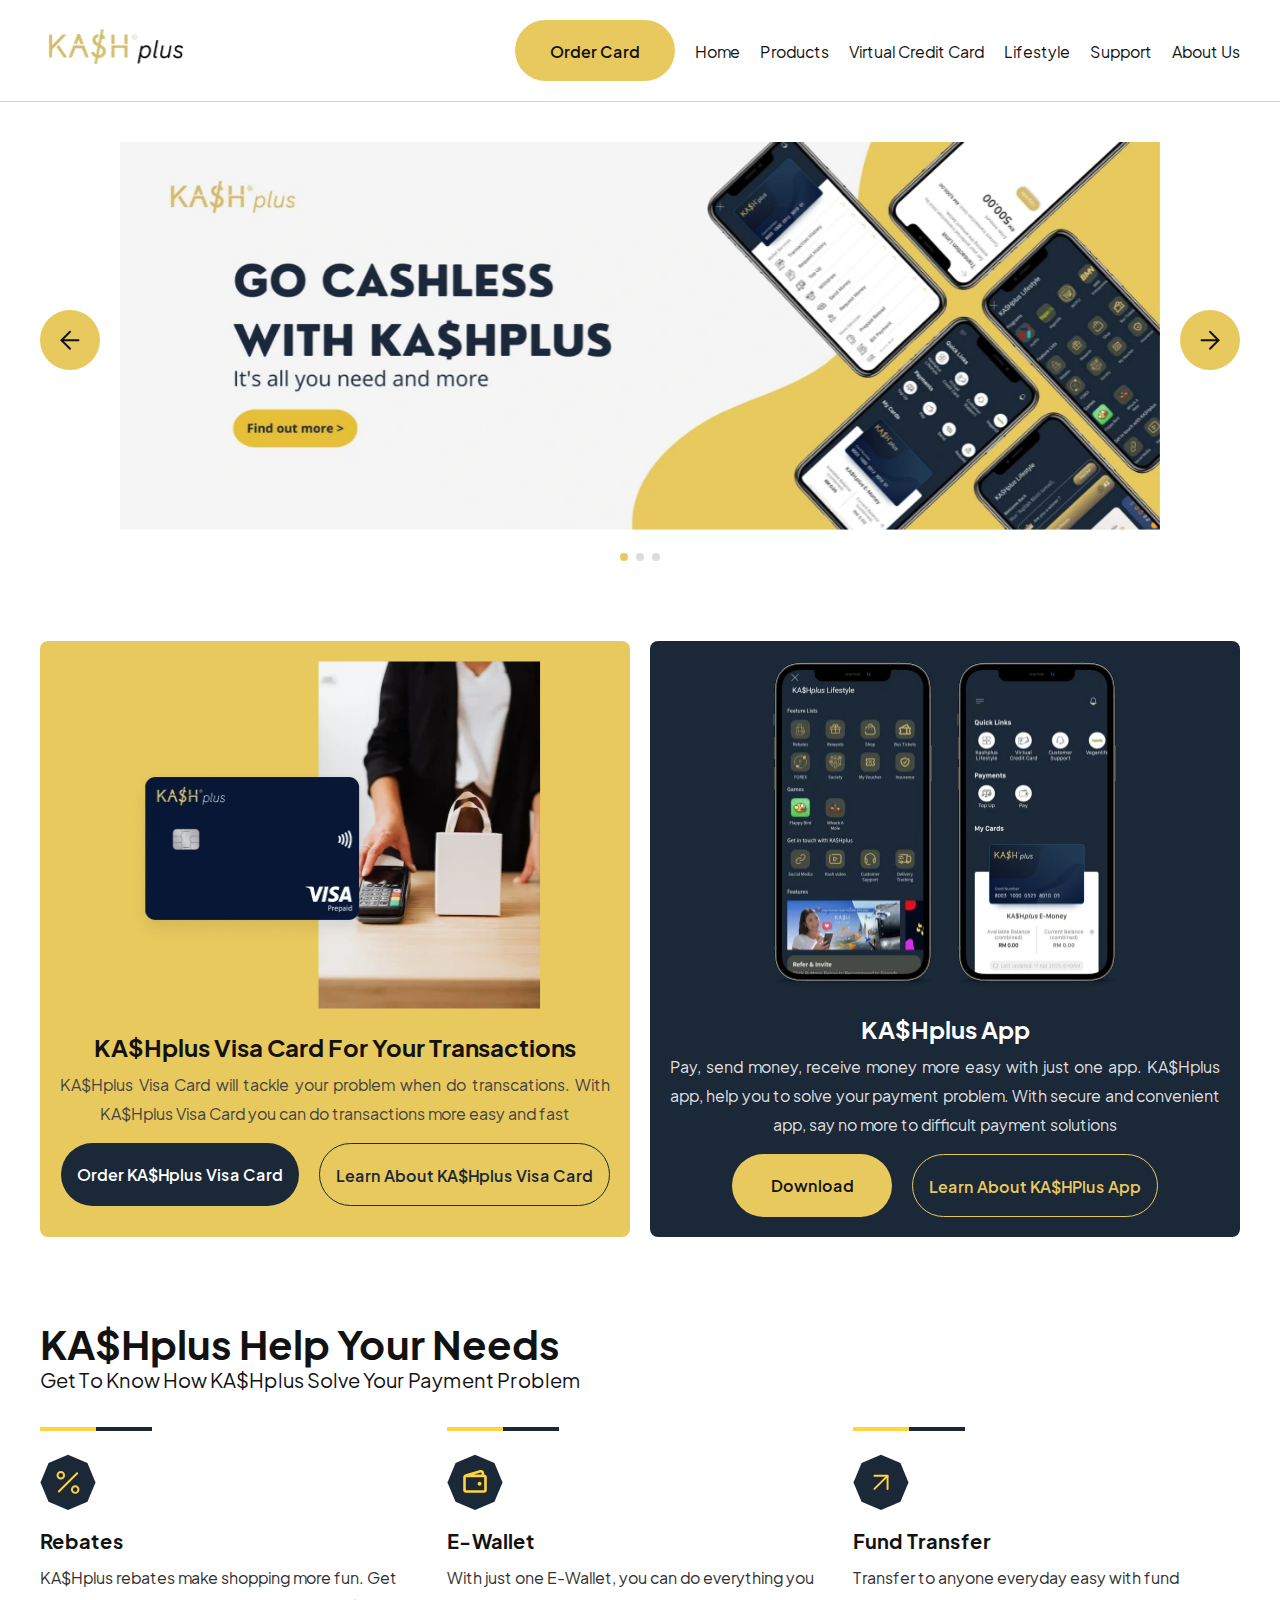
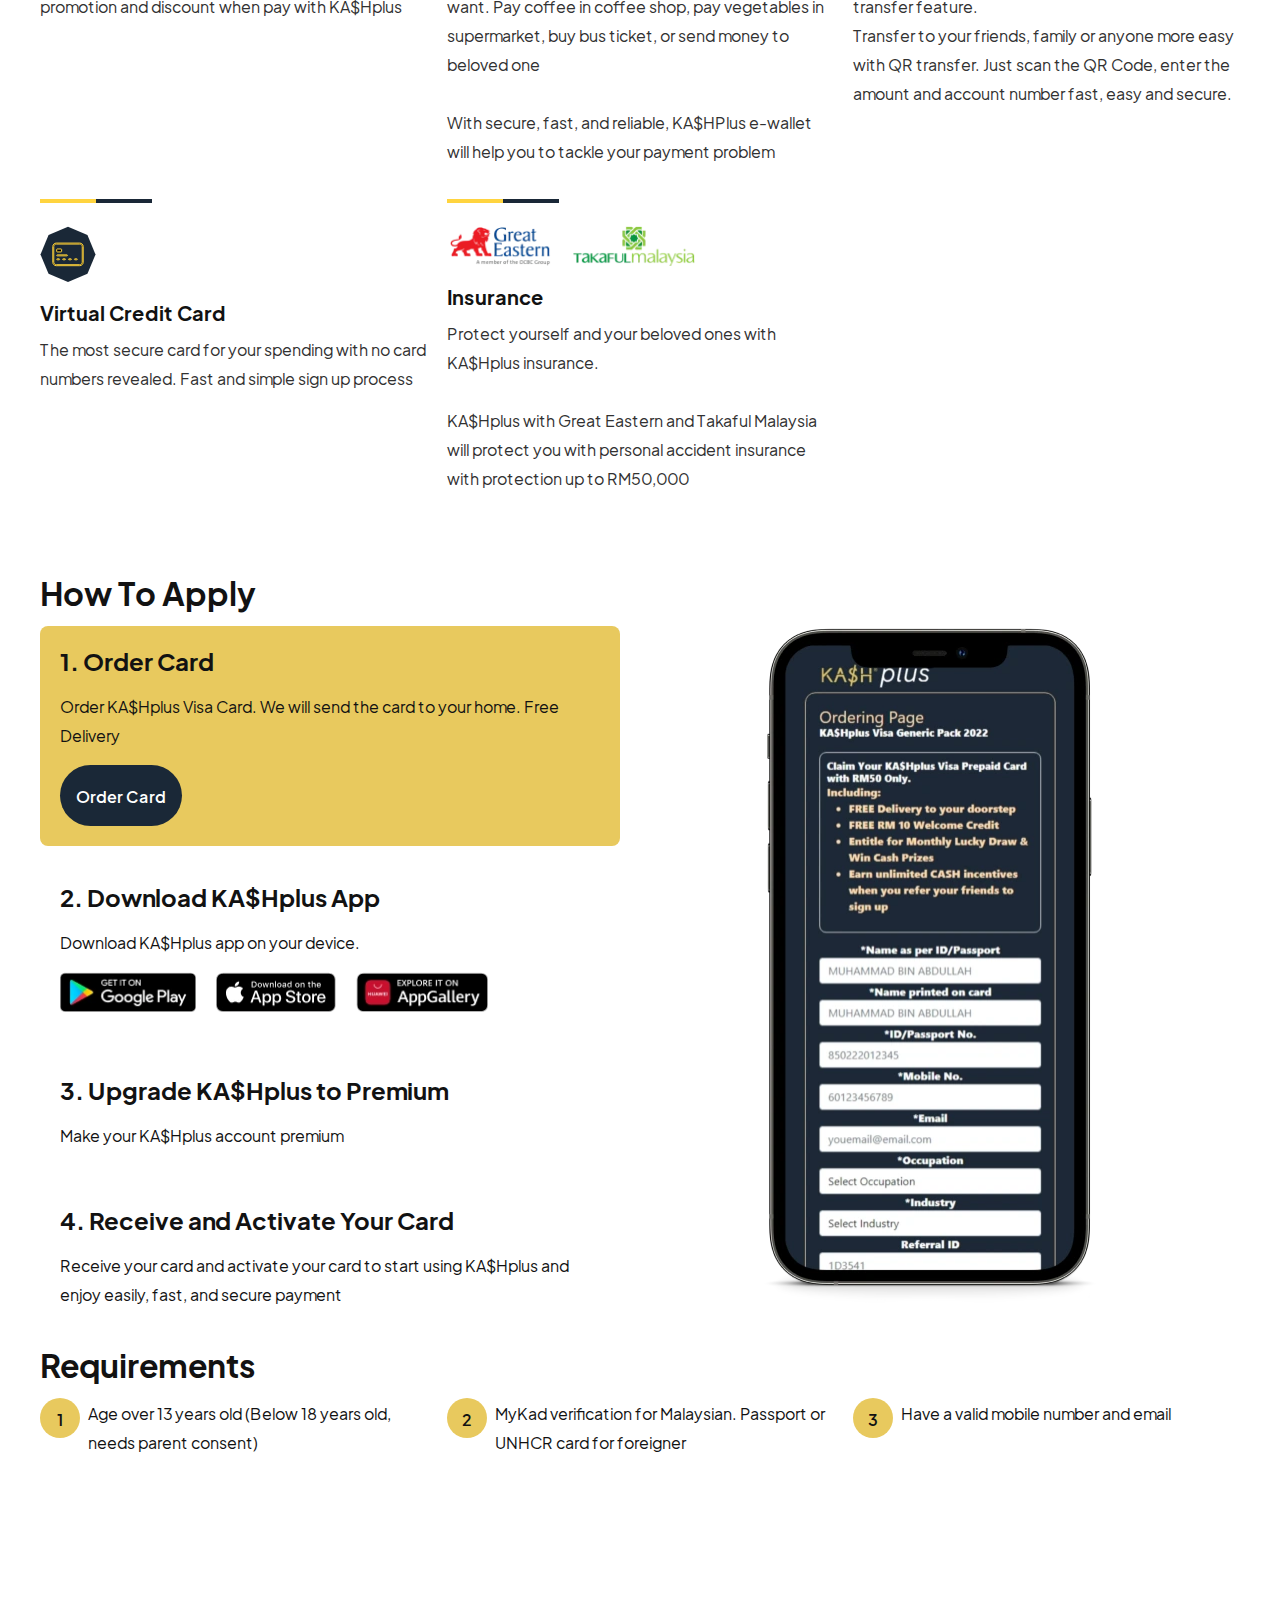
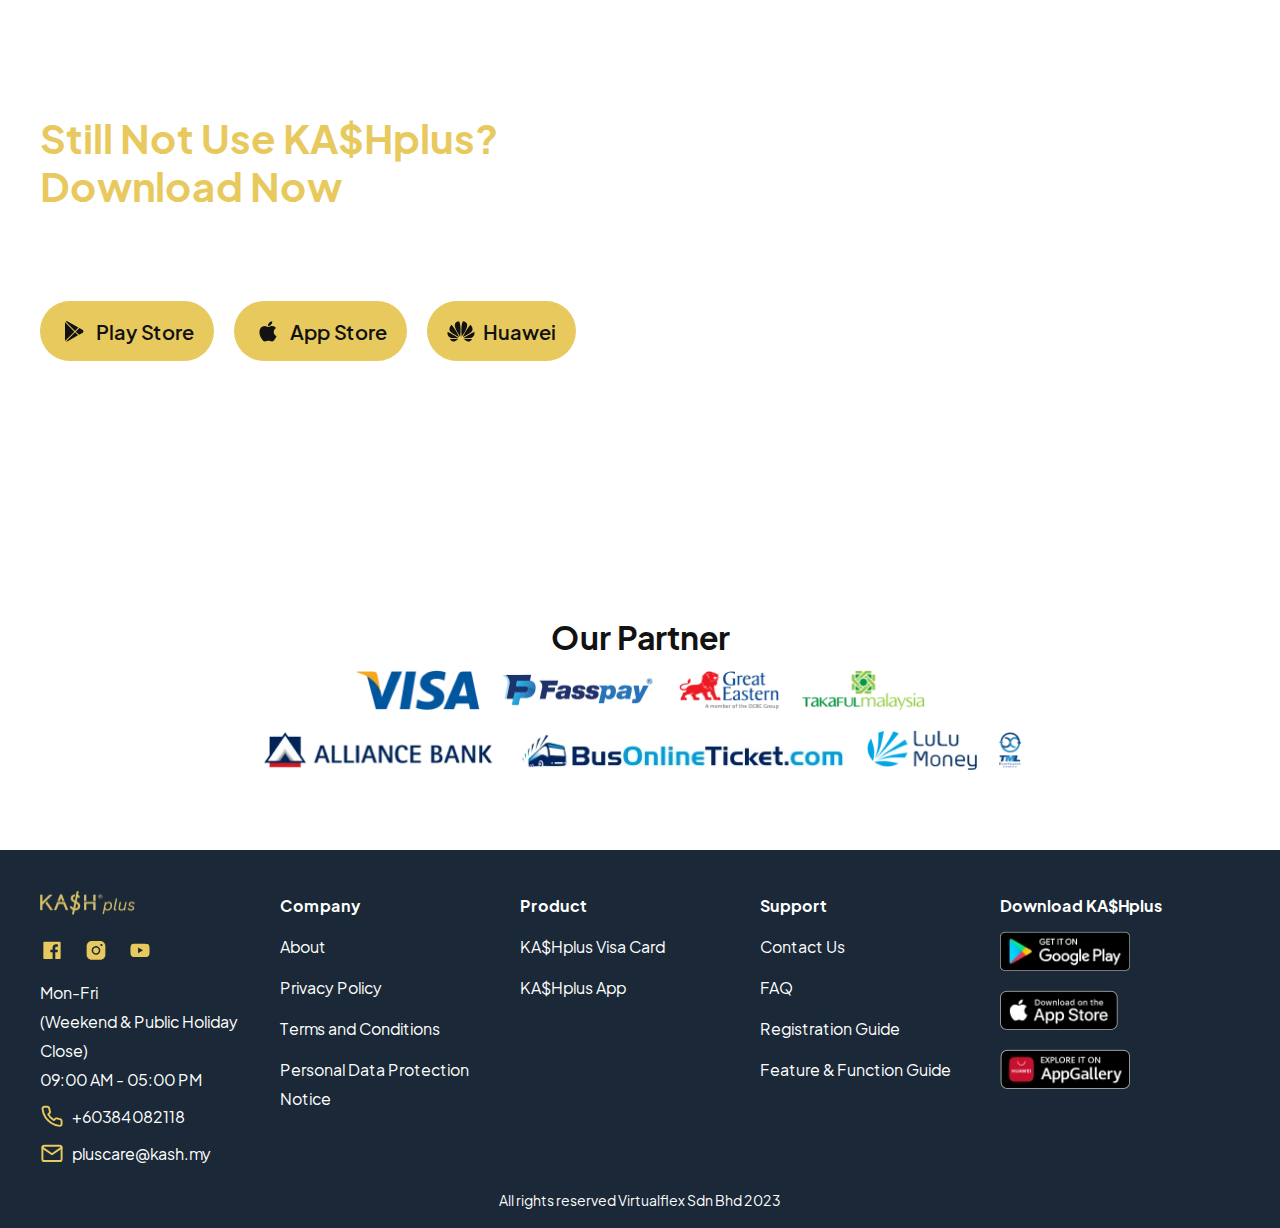
==== commit 447efbc8: "add new vcc link in navbar" ====
--- a/index.html
+++ b/index.html
@@ -9,6 +9,24 @@
         content="KA$Hplus is Solution For Your Payment Problem. Use KA$Hplus App or KA$Hplus Visa Prepaid Card when pay anytime anywhere.">
     <meta name="theme-color" content="#E8C95E">
     
+    <script type="application/ld+json">{
+        "@context": "http://schema.org",
+        "@type": "WebSite",
+        "url": "https://main.kashplus.my/",
+    }
+    </script>
+    <script type="application/ld+json">{
+        "@context":"https://schema.org",
+        "@type":"Organization",
+        "name":"KA$Hplus",
+        "url":"https://www.main.kashplus.my/",
+        "logo":"https://main.kashplus.my/assets/images/kashplus-logo.webp",
+        "sameAs":["https://www.facebook.com/kashplusmyofficial",
+        "https://www.instagram.com/kashplus.my/",
+        "https://www.youtube.com/channel/UC6cmbsnDnoXpuXkqfDrKEjg"]
+    }
+    </script>
+
     <!-- OPEN GRAPH FACEBOOK-->
     <meta property="og:type" content="website">
     <meta property="og:url" content="https://main.kashplus.my">
@@ -27,14 +45,27 @@
     <meta property="twitter:image" content="https://main.kashplus.my/assets/images/kashplus-social.png">
 
     <title>KA$Hplus - Easy and Fast Solution For Payment</title>
-    <link rel="apple-touch-icon" sizes="180x180" href="./assets/images/favicon/apple-touch-icon.png">
+    <link rel="canonical" href="https://main.kashplus.my/">
+    <link rel="apple-touch-icon" sizes="57x57" href="./assets/images/favicon/apple-icon-57x57.png">
+    <link rel="apple-touch-icon" sizes="60x60" href="./assets/images/favicon/apple-icon-60x60.png">
+    <link rel="apple-touch-icon" sizes="72x72" href="./assets/images/favicon/apple-icon-72x72.png">
+    <link rel="apple-touch-icon" sizes="76x76" href="./assets/images/favicon/apple-icon-76x76.png">
+    <link rel="apple-touch-icon" sizes="114x114" href="./assets/images/favicon/apple-icon-114x114.png">
+    <link rel="apple-touch-icon" sizes="120x120" href="./assets/images/favicon/apple-icon-120x120.png">
+    <link rel="apple-touch-icon" sizes="144x144" href="./assets/images/favicon/apple-icon-144x144.png">
+    <link rel="apple-touch-icon" sizes="152x152" href="./assets/images/favicon/apple-icon-152x152.png">
+    <link rel="apple-touch-icon" sizes="180x180" href="./assets/images/favicon/apple-icon-180x180.png">
+    <link rel="icon" type="image/png" sizes="192x192"  href="./assets/images/favicon/android-icon-192x192.png">
     <link rel="icon" type="image/png" sizes="32x32" href="./assets/images/favicon/favicon-32x32.png">
+    <link rel="icon" type="image/png" sizes="96x96" href="./assets/images/favicon/favicon-96x96.png">
     <link rel="icon" type="image/png" sizes="16x16" href="./assets/images/favicon/favicon-16x16.png">
-    <link rel="manifest" href="./assets/images/favicon/site.webmanifest">
+    <link rel="manifest" href="/manifest.json">
+    <meta name="msapplication-TileColor" content="#ffffff">
+    <meta name="msapplication-TileImage" content="/ms-icon-144x144.png">
     <link rel="stylesheet" href="./assets/css/swiper-js.css">
     <link rel="stylesheet" href="./assets/css/style.css">
     <style>
-        .carousel{display:flex;align-items:center;column-gap:20px}.carousel div[class^=swiper-button]{position:static;width:60px;height:60px;display:flex;justify-content:center;align-items:center;background:#e8c95e;border-radius:50%;margin-top:0;flex-shrink:0}.carousel div[class^=swiper-button]::after{display:none}.swiper-pagination{position:static;display:flex;justify-content:center;margin-top:16px}.swiper-pagination-bullet{background:#4e4e4e}.swiper-pagination-bullet-active{background:#e8c95e}.carousel .swiper-slide img{width:100%;height:auto}.product .app,.product .card{width:calc(50% - 10px)}.product h2{text-align:center}.product .app p,.product .card p{text-align:justify;text-align-last:center}.product .app .download-app{width:160px}.feature .list .item,.requirement .item{width:calc(33.3% - 13px)}.feature .list .item .line{height:auto}.apply .image,.apply .step{width:calc(50% - 20px)}.apply .step .item{cursor:pointer}.apply .step .item.active,.apply .step .item:hover{background:#e8c95e;transition:.5s}.apply .step .item .button{background:#1a2837;color:#fff}.apply .image #upgrade img{width:calc(50% - 20px);height:auto}.apply .image #activate img{width:calc(33.3% - 20px);height:auto}.requirement .number{width:40px;height:40px;border-radius:50%;flex-shrink:0}.download{display:flex;align-items:center;background:url('./assets/images/backgrounds/bg-download.webp') center/cover no-repeat fixed;min-height:600px}.download .caption{max-width:600px}.contest .item{width:calc(25% - 15px)}.contest .item .image{display:block;width:100%;height:178px}.contest .item .image img{width:100%;height:100%}@media (max-width:992px){.download .caption,.product .app,.product .card{width:100%}.product img{width:100%;height:auto}.download{padding:20px}}@media (min-width:768px) and (max-width:992px){.feature .list .item{width:calc(50% - 10px)}.apply .image #activate img,.apply .image #upgrade img,.apply .image .item img{width:100%;height:auto}.requirement .item{width:calc(33.3% - 14px)}.contest .item .image{height:110px}}@media (max-width:767px){.carousel{flex-direction:column}.carousel .swiper-slide{width:100%!important}.apply .image,.carousel div[class^=swiper-button]{display:none}.carousel div[class^=swiper-button] img{width:20px;height:20px}.apply .step,.carousel .swiper-slide img,.contest .item,.feature .list .item,.requirement .item{width:100%}.product .app .download-app,.product a{display:block;width:100%;text-align:center}.apply .step .item{background:#e8c95e}.partner img{width:auto;height:36px}}
+        h1{position:absolute;top:0;clip: rect(0 0 0 0)!important;width:0;height:0;left:0;}.carousel{display:flex;align-items:center;column-gap:20px}.carousel div[class^=swiper-button]{position:static;width:60px;height:60px;display:flex;justify-content:center;align-items:center;background:#e8c95e;border-radius:50%;margin-top:0;flex-shrink:0}.carousel div[class^=swiper-button]::after{display:none}.swiper-pagination{position:static;display:flex;justify-content:center;margin-top:16px}.swiper-pagination-bullet{background:#4e4e4e}.swiper-pagination-bullet-active{background:#e8c95e}.carousel .swiper-slide img{width:100%;height:auto}.product .app,.product .card{width:calc(50% - 10px)}.product h2{text-align:center}.product .app p,.product .card p{text-align:justify;text-align-last:center}.product .app .download-app{width:160px}.feature .list .item,.requirement .item{width:calc(33.3% - 13px)}.feature .list .item .line{height:auto}.apply .image,.apply .step{width:calc(50% - 20px)}.apply .step .item{cursor:pointer}.apply .step .item.active,.apply .step .item:hover{background:#e8c95e;transition:.5s}.apply .step .item .button{background:#1a2837;color:#fff}.apply .image #upgrade img{width:calc(50% - 20px);height:auto}.apply .image #activate img{width:calc(33.3% - 20px);height:auto}.requirement .number{width:40px;height:40px;border-radius:50%;flex-shrink:0}.download{display:flex;align-items:center;background:url('./assets/images/backgrounds/bg-download.webp') center/cover no-repeat fixed;min-height:600px}.download .caption{max-width:600px}.contest .item{width:calc(25% - 15px)}.contest .item .image{display:block;width:100%;height:178px}.contest .item .image img{width:100%;height:100%}@media (max-width:992px){.download .caption,.product .app,.product .card{width:100%}.product img{width:100%;height:auto}.download{padding:20px}}@media (min-width:768px) and (max-width:992px){.feature .list .item{width:calc(50% - 10px)}.apply .image #activate img,.apply .image #upgrade img,.apply .image .item img{width:100%;height:auto}.requirement .item{width:calc(33.3% - 14px)}.contest .item .image{height:110px}}@media (max-width:767px){.carousel{flex-direction:column}.carousel .swiper-slide{width:100%!important}.apply .image,.carousel div[class^=swiper-button]{display:none}.carousel div[class^=swiper-button] img{width:20px;height:20px}.apply .step,.carousel .swiper-slide img,.contest .item,.feature .list .item,.requirement .item{width:100%}.product .app .download-app,.product a{display:block;width:100%;text-align:center}.apply .step .item{background:#e8c95e}.partner img{width:auto;height:36px}}
     </style>
 </head>
 
@@ -62,6 +93,10 @@
             </li>
 
             <li>
+                <a href="virtual-credit-card.html" class="decoration-none text-neutral-100" title="Virtual Credit Card">Virtual Credit Card</a>
+            </li>
+
+            <li>
                 <a href="lifestyle.html" class="decoration-none text-neutral-100" title="Lifestyle">Lifestyle</a>
             </li>
 
@@ -80,7 +115,7 @@
     </nav>
     <!-- END NAVBAR -->
 
-    <h1 class="hidden">KA$Hplus - Fast And Easy Solution For Your Payment Process</h1>
+    <h1>KA$Hplus - Fast And Easy Solution For Your Payment Process</h1>
 
     <!-- START CAROUSEL -->
     <section class="px-40 mt-40">
--- a/assets/css/style.css
+++ b/assets/css/style.css
@@ -1 +1 @@
-.text-2xl,.text-3xl,.text-4xl,.text-5x,.text-xl{line-height:120%}body,h1,h2,h3,p,ul{margin:0}.bg-primary-main,.tab button.active,table tbody tr:nth-child(2n),table thead tr{background:#e8c95e}.decoration-none,footer a{text-decoration:none}@font-face{font-family:"Jakarta Sans Bold";src:url("../fonts/PlusJakartaSans-Bold.woff2");font-display:swap}@font-face{font-family:"Jakarta Sans Semibold";src:url("../fonts/PlusJakartaSans-SemiBold.woff2");font-display:swap}@font-face{font-family:"Jakarta Sans Regular";src:url("../fonts/PlusJakartaSans-Regular.woff2");font-display:swap}.decoration-underline,.hover-underline:hover,footer a:hover{text-decoration:underline}.font-400{font-weight:400;font-family:"Jakarta Sans Regular",sans-serif}.font-600{font-family:"Jakarta Sans Semibold",sans-serif;font-weight:600}.font-700{font-family:"Jakarta Sans Bold",sans-serif;font-weight:700}.text-5x{font-size:56px}.text-4xl{font-size:40px}.text-3xl{font-size:32px}.text-2xl{font-size:28px}.text-xl{font-size:24px}.text-lg{font-size:20px;line-height:140%}.text-base{font-size:16px;line-height:140%}.text-sm{font-size:14px}.text-center{text-align:center}.text-left{text-align:left}.bg-primary-surface,table tbody tr:nth-child(odd){background:#faf4df}.bg-secondary-main{background:#1a2837}.bg-secondary-surface{background:#d1d4d7}.text-primary-main{color:#e8c95e}.text-secondary-main{color:#1a2837}.text-neutral-100,body{color:#121212}.text-neutral-90{color:#313131}.text-neutral-80{color:#444}.text-neutral-20{color:#dfdfdf}.text-neutral-10,footer a{color:#fff}.border-primary-main{border-color:#e8c95e}.border-secondary-main{border-color:#1a2837}.border-primary-surface{border-color:#faf4df}*{box-sizing:border-box}.flex{display:flex}.inline-flex{display:inline-flex}.inline-block{display:inline-block}.block,.tab-container .tab-content.active{display:block}.hidden,.tab-container .tab-content,nav .menu{display:none}input[type=text],select,textarea{display:block;outline:0;background:0 0;font-family:"Jakarta Sans Regular";width:100%}.flex-wrap{flex-wrap:wrap}.flex-col{flex-direction:column}.items-center{align-items:center}.justify-center{justify-content:center}.justify-between{justify-content:space-between}.mt-80{margin-top:80px}.mt-40{margin-top:40px}.mt-20{margin-top:20px}.mt-16{margin-top:16px}.mt-12{margin-top:12px}.mt-8,textarea{margin-top:8px}.py-40{padding-top:40px;padding-bottom:40px}.py-20{padding-top:20px;padding-bottom:20px}.px-40{padding-left:40px;padding-right:40px}.px-20{padding-left:20px;padding-right:20px}.px-16{padding-left:16px;padding-right:16px}.py-16{padding-top:16px;padding-bottom:16px}.py-12{padding-top:12px;padding-bottom:12px}.rounded-80{border-radius:80px}.rounded-8{border-radius:8px}ul{list-style:none}.col-gap-20{-moz-column-gap:20px;column-gap:20px}.col-gap-8{-moz-column-gap:8px;column-gap:8px}.row-gap-16{row-gap:16px}.row-gap-12{row-gap:12px}.row-gap-8{row-gap:8px}.border-1-solid{border-width:1px;border-style:solid}.border-2-solid{border-width:2px;border-style:solid}.w-1000{width:1000px;margin-left:auto;margin-right:auto}input[type=text],select{border:none;padding-bottom:12px;border-bottom:1px solid #fff;margin-top:8px}textarea{padding:12px;border:1px solid #fff;resize:vertical;border-radius:8px}body{font-family:"Jakarta Sans Regular"}button{all:unset;cursor:pointer}nav{border-bottom:1px solid #d1d4d7;z-index:9999}nav .order-card{width:160px}.accordion.show .accordion-header img{transform:rotate(0)}.accordion.show .accordion-body{height:auto;overflow:auto;padding-bottom:16px}.accordion .accordion-header{background:#e8c95e;display:flex;align-items:center;justify-content:space-between;border-radius:8px;padding:16px 20px;cursor:pointer}.accordion .accordion-header img{transform:rotate(180deg)}.accordion .accordion-body{height:0;overflow:hidden;margin-top:16px;padding:0 20px;border-bottom:1px solid #e8c95e}.accordion .accordion-body ul{list-style-type:disc}.tab button{padding:16px;border-radius:80px;border:1px solid #e8c95e}.tab button.active{font-weight:600}table{width:100%;border-collapse:collapse}table td,table th{padding:8px 20px}footer{padding-bottom:16px!important}footer .list .item{width:calc(20% - 20px)}@media (max-width:992px){.mt-80{margin-top:40px}.px-40{padding-left:20px;padding-right:20px}.w-1000,footer .list .item{width:100%}nav{position:relative}nav ul{position:absolute;top:88px;left:0;right:0;background:#fff;flex-direction:column;padding:20px}nav ul.flex.show{display:flex}nav ul.flex{display:none}nav .menu{display:block}}+.text-2xl,.text-3xl,.text-4xl,.text-5x,.text-xl{line-height:120%}body,h1,h2,h3,p,ul{margin:0}.bg-primary-main,.tab button.active,table tbody tr:nth-child(2n),table thead tr{background:#e8c95e}.decoration-none,footer a{text-decoration:none}@font-face{font-family:"Jakarta Sans Bold";src:url("../fonts/PlusJakartaSans-Bold.woff2");font-display:swap}@font-face{font-family:"Jakarta Sans Semibold";src:url("../fonts/PlusJakartaSans-SemiBold.woff2");font-display:swap}@font-face{font-family:"Jakarta Sans Regular";src:url("../fonts/PlusJakartaSans-Regular.woff2");font-display:swap}.decoration-underline,.hover-underline:hover,footer a:hover{text-decoration:underline}.font-400{font-weight:400;font-family:"Jakarta Sans Regular",sans-serif}.font-600{font-family:"Jakarta Sans Semibold",sans-serif;font-weight:600}.font-700{font-family:"Jakarta Sans Bold",sans-serif;font-weight:700}.text-5x{font-size:56px}.text-4xl{font-size:40px}.text-3xl{font-size:32px}.text-2xl{font-size:28px}.text-xl{font-size:24px}.text-lg{font-size:20px;line-height:140%}.text-base{font-size:16px;line-height:140%}.text-sm{font-size:14px}.text-center{text-align:center}.text-left{text-align:left}.bg-primary-surface,table tbody tr:nth-child(odd){background:#faf4df}.bg-secondary-main{background:#1a2837}.bg-secondary-surface{background:#d1d4d7}.text-primary-main{color:#e8c95e}.text-secondary-main{color:#1a2837}.text-neutral-100,body{color:#121212}.text-neutral-90{color:#313131}.text-neutral-80{color:#444}.text-neutral-20{color:#dfdfdf}.text-neutral-10,footer a{color:#fff}.border-primary-main{border-color:#e8c95e}.border-secondary-main{border-color:#1a2837}.border-primary-surface{border-color:#faf4df}*{box-sizing:border-box}.flex{display:flex}.inline-flex{display:inline-flex}.inline-block{display:inline-block}.block,.tab-container .tab-content.active{display:block}.hidden,.tab-container .tab-content,nav .menu{display:none}input[type=text],select,textarea{display:block;outline:0;background:0 0;font-family:"Jakarta Sans Regular";width:100%}.flex-wrap{flex-wrap:wrap}.flex-col{flex-direction:column}.items-center{align-items:center}.items-start{align-items:flex-start}.justify-center{justify-content:center}.justify-between{justify-content:space-between}.mt-80{margin-top:80px}.mt-40{margin-top:40px}.mt-20{margin-top:20px}.mt-16{margin-top:16px}.mt-12{margin-top:12px}.mt-8,textarea{margin-top:8px}.py-40{padding-top:40px;padding-bottom:40px}.py-20{padding-top:20px;padding-bottom:20px}.px-40{padding-left:40px;padding-right:40px}.px-20{padding-left:20px;padding-right:20px}.px-16{padding-left:16px;padding-right:16px}.py-16{padding-top:16px;padding-bottom:16px}.py-12{padding-top:12px;padding-bottom:12px}.rounded-80{border-radius:80px}.rounded-8{border-radius:8px}ul{list-style:none}.col-gap-20{-moz-column-gap:20px;column-gap:20px}.col-gap-8{-moz-column-gap:8px;column-gap:8px}.row-gap-16{row-gap:16px}.row-gap-12{row-gap:12px}.row-gap-8{row-gap:8px}.border-1-solid{border-width:1px;border-style:solid}.border-2-solid{border-width:2px;border-style:solid}.w-1000{width:1000px;margin-left:auto;margin-right:auto}input[type=text],select{border:none;padding-bottom:12px;border-bottom:1px solid #fff;margin-top:8px}textarea{padding:12px;border:1px solid #fff;resize:vertical;border-radius:8px}body{font-family:"Jakarta Sans Regular"}button{all:unset;cursor:pointer}nav{border-bottom:1px solid #d1d4d7;z-index:9999}nav .order-card{width:160px}nav .navbar-dropdown{position:relative}nav .navbar-dropdown .dropdown{position:absolute}.accordion.show .accordion-header img{transform:rotate(0)}.accordion.show .accordion-body{height:auto;overflow:auto;padding-bottom:16px}.accordion .accordion-header{background:#e8c95e;display:flex;align-items:center;justify-content:space-between;border-radius:8px;padding:16px 20px;cursor:pointer}.accordion .accordion-header img{transform:rotate(180deg)}.accordion .accordion-body{height:0;overflow:hidden;margin-top:16px;padding:0 20px;border-bottom:1px solid #e8c95e}.accordion .accordion-body ul{list-style-type:disc}.tab button{padding:16px;border-radius:80px;border:1px solid #e8c95e}.tab button.active{font-weight:600}table{width:100%;border-collapse:collapse}table td,table th{padding:8px 20px}footer{padding-bottom:16px!important}footer .list .item{width:calc(20% - 20px)}@media (max-width:992px){.mt-80{margin-top:40px}.px-40{padding-left:20px;padding-right:20px}.w-1000,footer .list .item{width:100%}nav{position:relative}nav ul{position:absolute;top:88px;left:0;right:0;background:#fff;flex-direction:column;padding:20px}nav ul.flex.show{display:flex}nav ul.flex{display:none}nav .menu{display:block}}